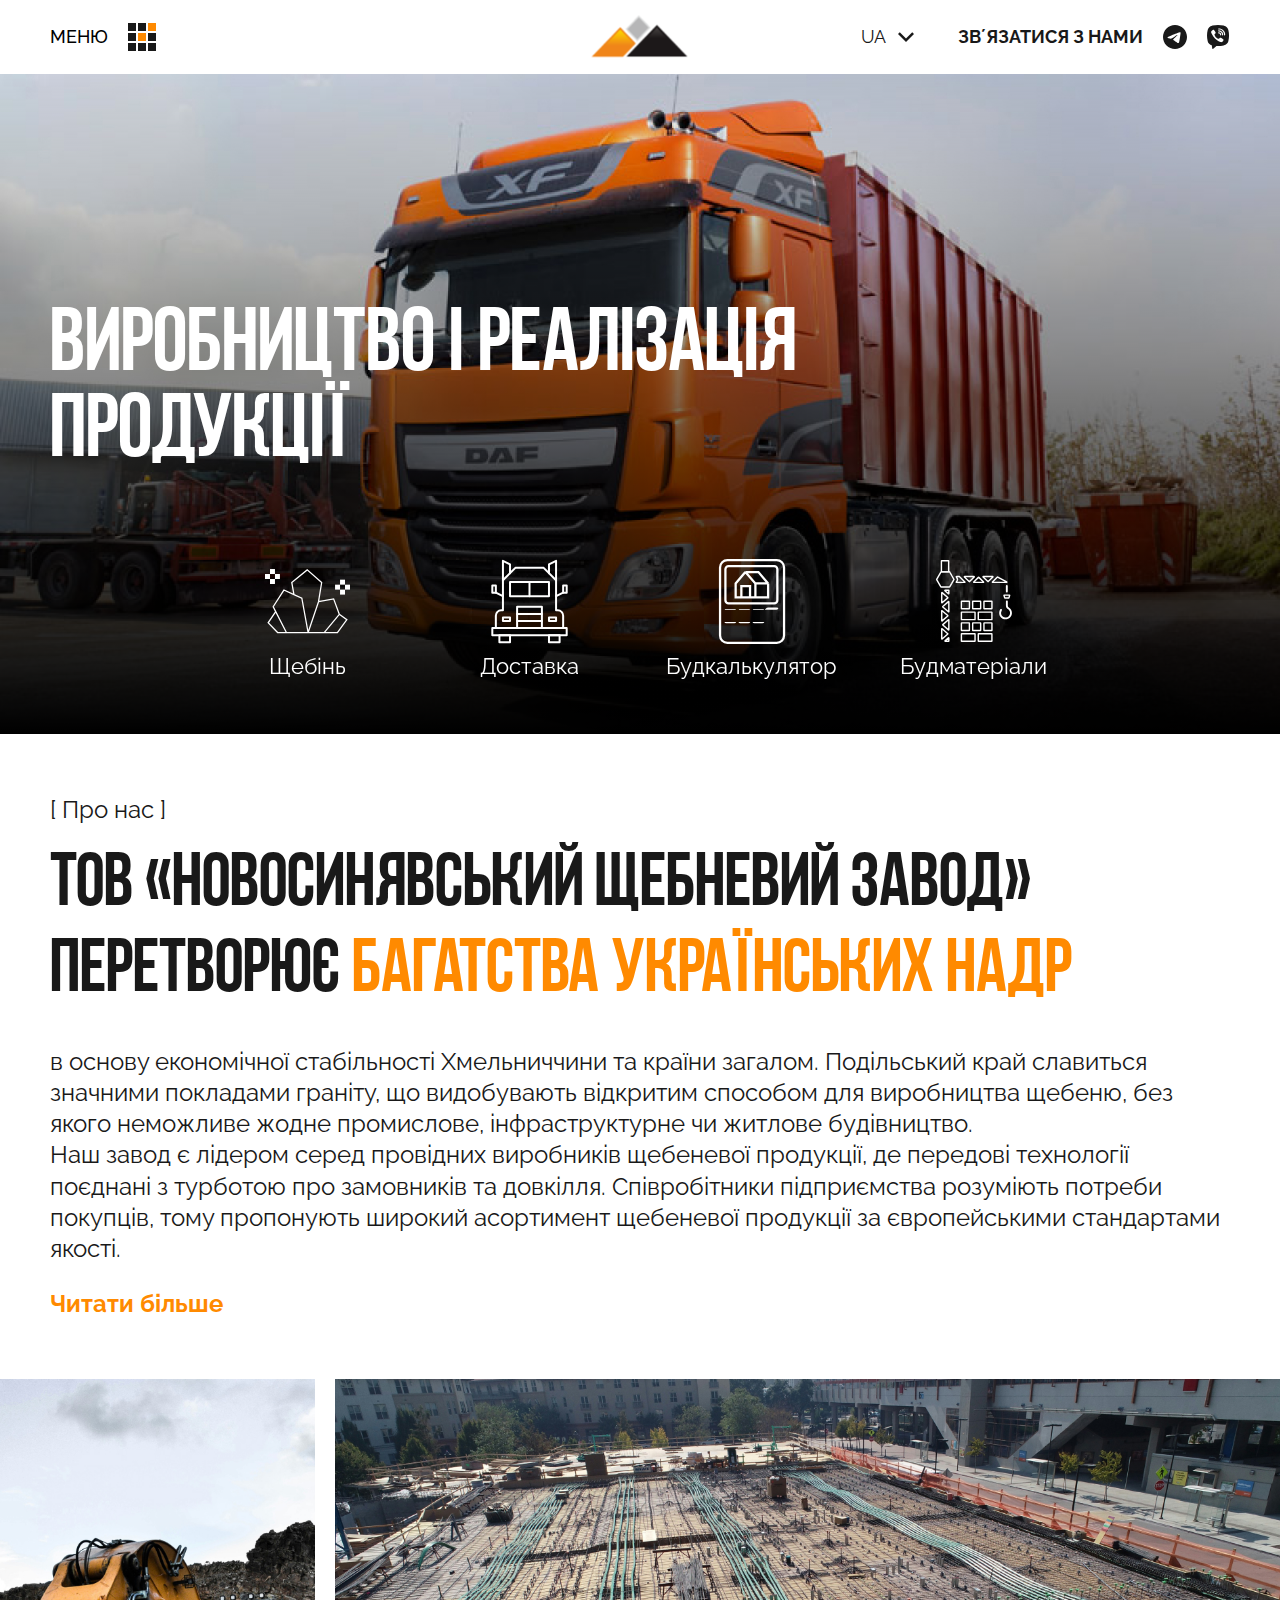
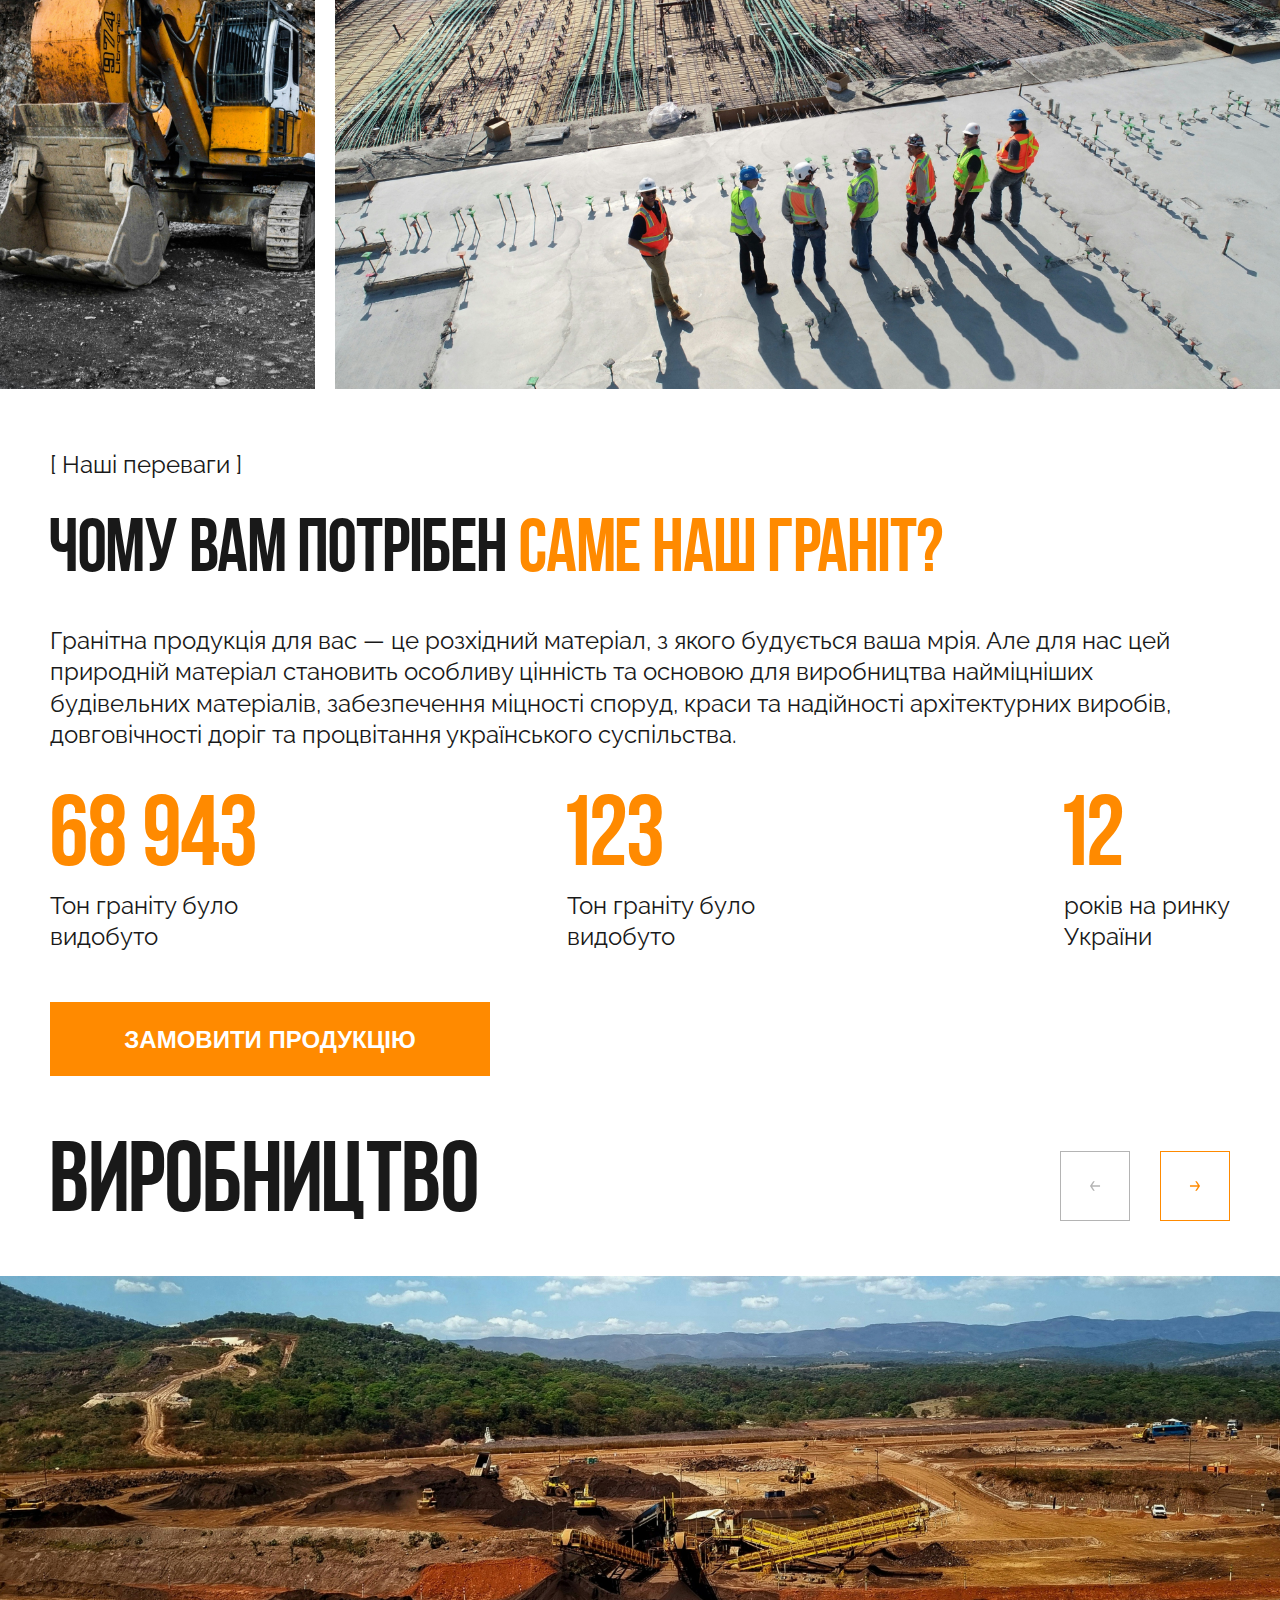
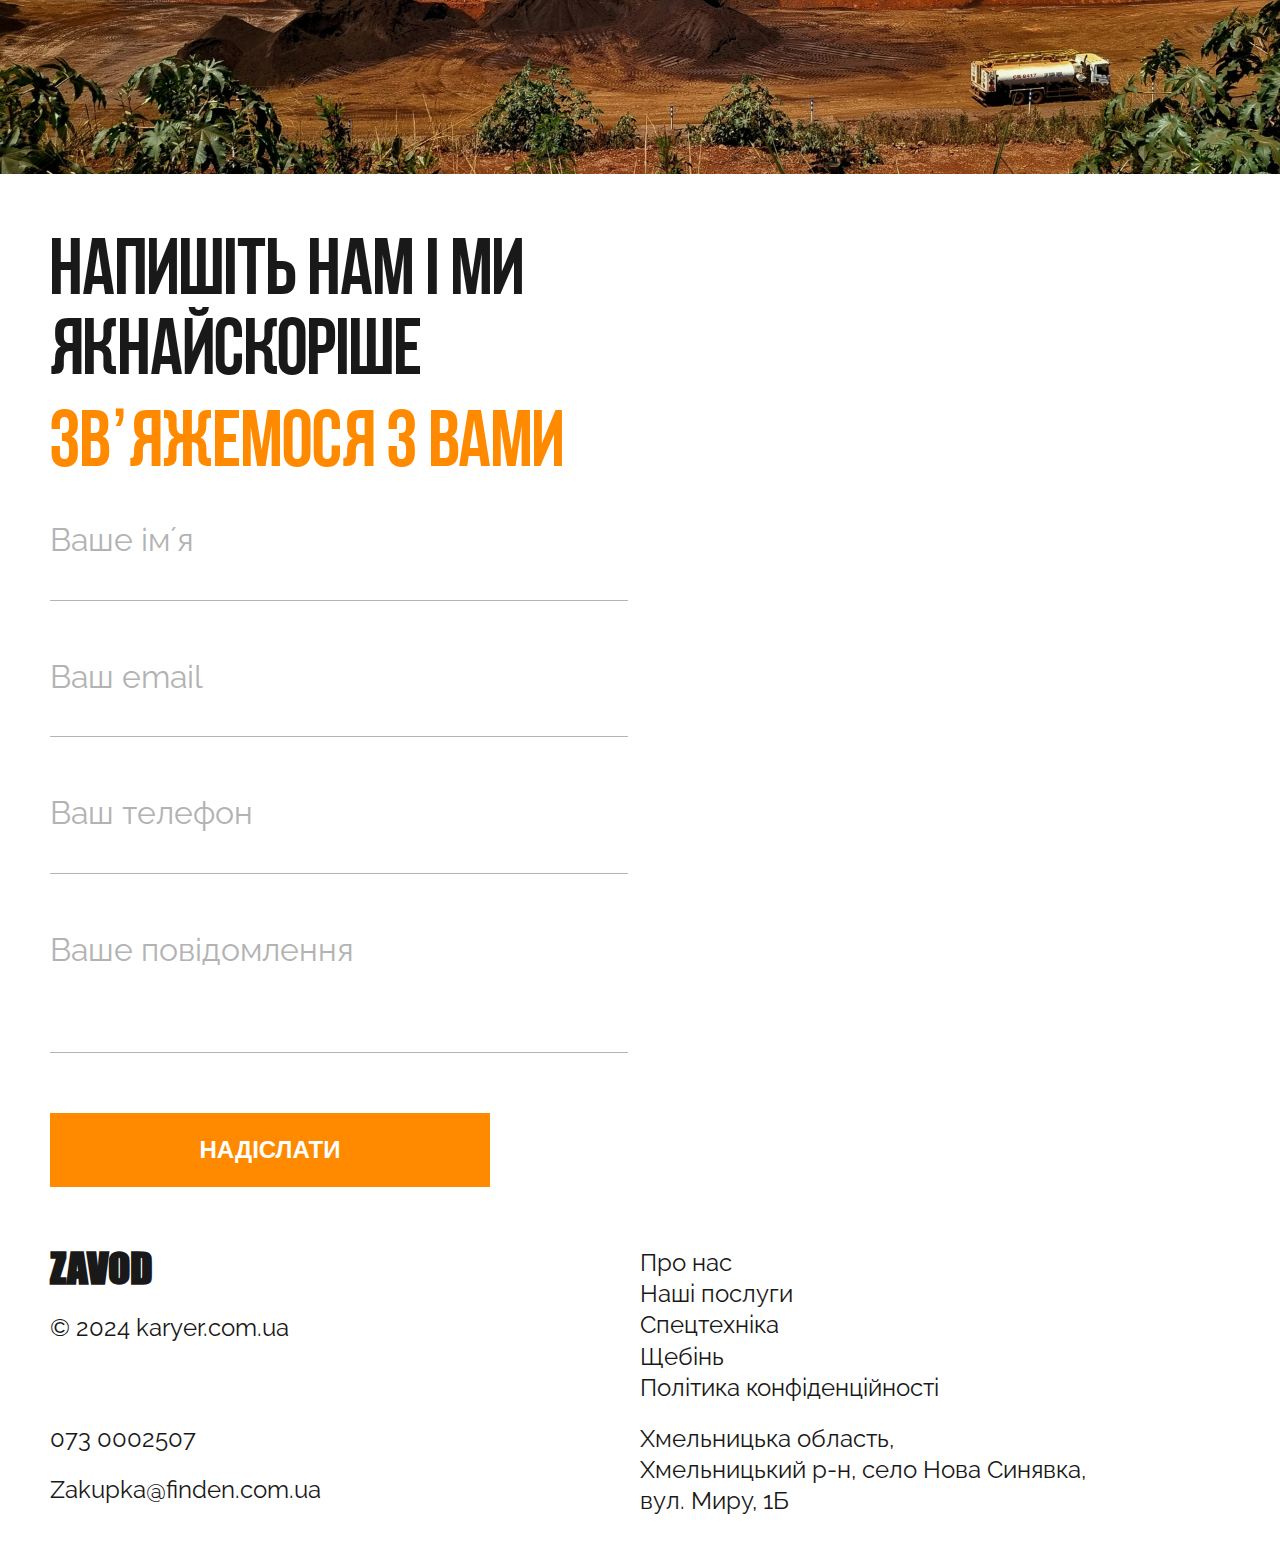
==== index.html @ d484a8fd "Optimized custom dots in m-slider" ====
<!DOCTYPE html>
<html>
<head lang="en">
    <title></title>
    <meta charset="utf-8">
    <meta name="keywords" content="">
    <meta name="description" content="">
    <meta name="format-detection" content="telephone=no">
    <meta name="viewport" content="width=device-width">
    <link type="text/css" rel="stylesheet" href="assets/css/slick.css">
    <link type="text/css" rel="stylesheet" href="assets/css/styles.css">
    <link type="text/css" rel="stylesheet" href="assets/fonts/fonts.css">
</head>
<body>
<div class="wrap">
    <header>
        <div class="header__inner-wrap">
            <div class="header__menu-block open-block">
                <button>
                    <span>Меню</span>
                    <img src="assets/images/menu.svg" alt="menu"/>
                </button>
            </div>
            <div class="header__menu-block close-block">
                <button>
                    <img src="assets/images/close.svg" alt="menu"/>
                    <span>Закрити</span>
                </button>
            </div>
            <a href="index.html" class="header__logo">
                <img src="assets/images/logo.png" alt="logo"/>
            </a>
            <div class="header__info-block">
                <div class="lang-dropdown">
                    <div class="lang-dropdown__main">
                        <span class="lang-dropdown__selected">UA</span>
                        <img src="assets/images/arrow_up.svg" alt="arrow_up"/>
                    </div>
                    <ul class="lang-dropdown__options">
                        <li><a href="#">UA</a></li>
                        <li><a href="#">EN</a></li>
                    </ul>
                </div>
                <div class="social-block">
                    <span>Звʼязатися з нами</span>
                    <a href="#"><img src="assets/images/telegram.svg" alt="telegram"/></a>
                    <a href="#"><img src="assets/images/viber.svg" alt="viber"/></a>
                </div>
            </div>
            <div class="header__menu">
                <div class="header__menu-wrap">
                    <ul class="header__main-list">
                        <li>
                            <a href="production.html" class="header__submenu-link">продукція</a>
                            <div class="header__submenu">
                                <ul>
                                    <li><a href="product.html">щебінь 0-40</a></li>
                                    <li><a href="product.html">щебінь 0-40 1 сорт </a></li>
                                    <li><a href="product.html">щебінь 0-70</a></li>
                                    <li><a href="product.html">щебінь 0-5</a></li>
                                </ul>
                                <ul>
                                    <li><a href="product.html">щебінь 5-10</a></li>
                                    <li><a href="product.html">щебінь 10-20</a></li>
                                    <li><a href="product.html">щебінь 20-40</a></li>
                                    <li><a href="product.html">щебінь 40-70</a></li>
                                </ul>
                                <ul>
                                    <li><a href="product.html">щебінь 5-40</a></li>
                                    <li><a href="product.html">щебінь 40-100</a></li>
                                    <li><a href="product.html">щебінь 3-5</a></li>
                                </ul>
                            </div>
                        </li>
                        <li><a href="#">Спецтехніка</a></li>
                        <li><a href="#">Самоскиди</a></li>
                        <li><a href="#">Карʼєри</a></li>
                        <li><a href="#">Про нас</a></li>
                        <li><a href="#">Сертифікація </a></li>
                        <li><a href="#">Наші роботи</a></li>
                        <li><a href="#">Виробництво</a></li>
                        <li><a href="#">Контакти</a></li>
                    </ul>
                    <div class="header__menu-contact-block">
                        <div class="social-block">
                            <span>Звʼязатися з нами</span>
                            <a href="tel:+380730002507" class="header__phone">073 0002507</a>
                            <a href="#"><img src="assets/images/telegram.svg" alt="telegram"/></a>
                            <a href="#"><img src="assets/images/viber.svg" alt="viber"/></a>
                        </div>
                        <a href="mailto:zakupka@finden.com.ua" class="header__mail">Zakupka@finden.com.ua</a>
                        <p class="header__address">Хмельницька область, Хмельницький р-н,<br/>село Нова Синявка, вул.
                            Миру, 1Б</p>
                    </div>
                </div>
                <div class="header__img-wrap"></div>
            </div>
        </div>
    </header>
    <main>
        <section>
            <div class="hero-slider-wrap">
                <div class="hero-slider">
                    <div class="hero-slider__item">
                        <h2>Виробництво і реалізація продукції</h2>
                        <img src="assets/images/main-hero.jpg" alt="slide"/>
                    </div>
                    <div class="hero-slider__item">
                        <h2>Виробництво і реалізація продукції</h2>
                        <img src="assets/images/main-hero.jpg" alt="slide"/>
                    </div>
                    <div class="hero-slider__item">
                        <h2>Виробництво і реалізація продукції</h2>
                        <img src="assets/images/main-hero.jpg" alt="slide"/>
                    </div>
                </div>
                <div class="hero-slider__links">
                    <a href="#" class="hero-slider__link-wrap hero-slider__link1">
                        <div></div>
                        <span>Щебінь</span>
                    </a>
                    <a href="#" class="hero-slider__link-wrap hero-slider__link2">
                        <div></div>
                        <span>Доставка</span>
                    </a>
                    <a href="#" class="hero-slider__link-wrap hero-slider__link3">
                        <div></div>
                        <span>Будкалькулятор</span>
                    </a>
                    <a href="#" class="hero-slider__link-wrap hero-slider__link4">
                        <div></div>
                        <span>Будматеріали</span>
                    </a>
                </div>
            </div>
        </section>
        <section>
            <div class="about">
                <div>
                    <p class="block-naming">[ Про нас ]</p>
                </div>
                <div>
                    <div class="about__title-block">
                        <h2>ТОВ «Новосинявський щебневий завод» перетворює <span>багатства українських надр</span></h2>
                    </div>
                    <div class="about__text-block">
                        <p>в основу економічної стабільності Хмельниччини та країни загалом. Подільський край славиться
                            значними покладами граніту, що видобувають відкритим способом для виробництва щебеню, без
                            якого неможливе жодне промислове, інфраструктурне чи житлове будівництво.</p>
                        <p>Наш завод є лідером серед провідних виробників щебеневої продукції, де передові технології
                            поєднані з турботою про замовників та довкілля. Співробітники підприємства розуміють потреби
                            покупців, тому пропонують широкий асортимент щебеневої продукції за європейськими
                            стандартами якості.</p>
                    </div>
                    <a href="#">Читати більше</a>
                </div>
            </div>
            <div class="about-img-row">
                <div class="about-img-row__item">
                    <img src="assets/images/about_1.jpg" alt="about_us"/>
                </div>
                <div class="about-img-row__item">
                    <img src="assets/images/about_2.jpg" alt="about_us"/>
                </div>
            </div>
        </section>
        <section>
            <div class="advantages">
                <div>
                    <p class="block-naming">[ Наші переваги ]</p>
                </div>
                <div>
                    <div class="advantages__title-block">
                        <h2>Чому вам потрібен <span>саме наш граніт?</span></h2>
                    </div>
                    <div class="advantages__text-block">
                        <p>Гранітна продукція для вас — це розхідний матеріал, з якого будується ваша мрія. Але для нас цей природній матеріал становить особливу цінність та основою для виробництва найміцніших будівельних матеріалів, забезпечення міцності споруд, краси та надійності архітектурних виробів, довговічності доріг та процвітання українського суспільства.</p>
                    </div>
                    <div class="advantages__number-block">
                        <div class="advantages__number-column">
                            <span>68 943</span>
                            <p>Тон граніту було <br class="desktop-show"/>видобуто</p>
                        </div>
                        <div class="advantages__number-column">
                            <span>123</span>
                            <p>Тон граніту було <br class="desktop-show"/>видобуто</p>
                        </div>
                        <div class="advantages__number-column">
                            <span>12</span>
                            <p>років на ринку <br class="desktop-show"/>України</p>
                        </div>
                    </div>
                    <button class="btn">
                        <span>замовити продукцію</span>
                    </button>
                </div>
            </div>
        </section>
        <section>
            <div class="m-slider-wrap">
                <div class="m-slider__title-block">
                    <h2>Виробництво</h2>
                    <div class="m-slider__btn-group desktop-show">
                        <span class="prev-btn m-slider__prev-btn"></span>
                        <span class="next-btn m-slider__next-btn"></span>
                    </div>
                </div>
                <div class="m-slider">
                    <div class="m-slider__item">
                        <img src="assets/images/manufacturing.jpg" alt="">
                    </div>
                    <div class="m-slider__item">
                        <img src="assets/images/manufacturing.jpg" alt="">
                    </div>
                    <div class="m-slider__item">
                        <img src="assets/images/manufacturing.jpg" alt="">
                    </div>
                </div>
                <div class="m-slider__mobile-panel">
                    <div class="m-slider__btn-group mobile-show">
                        <span class="prev-btn m-slider__prev-btn"></span>
                        <span class="next-btn m-slider__next-btn"></span>
                    </div>
                    <div class="grey-line__wrap"></div>
                </div>
            </div>
        </section>
        <section>
            <div class="connect">
                <div class="form-wrap">
                    <h2>Напишіть нам і ми якнайскоріше <span>звʼяжемося з вами</span></h2>
                    <form class="contact-form">
                        <div class="contact-form__inner-wrap">
                            <label for="name">Ваше імʼя</label><input id="name" type="text"/>
                            <label for="email">Ваш email</label><input id="email" type="email"/>
                            <label for="phone">Ваш телефон</label><input id="phone" type="text"/>
                            <label for="message">Ваше повідомлення</label><textarea id="message"></textarea>
                        </div>
                        <button class="btn">
                            <span>Надіслати</span>
                        </button>
                    </form>
                </div>
                <div class="map-wrap">
                    <iframe src="https://www.google.com/maps/embed?pb=!1m18!1m12!1m3!1d41417.89531987458!2d27.66691177714473!3d49.54835282828046!2m3!1f0!2f0!3f0!3m2!1i1024!2i768!4f13.1!3m3!1m2!1s0x472d974c9209ed91%3A0xd2394f446d0ae8a6!2z0J3QvtCy0LDRjyDQodC40L3Rj9Cy0LrQsCwg0KXQvNC10LvRjNC90LjRhtC60LDRjyDQvtCx0LvQsNGB0YLRjCwgMzE0MzM!5e0!3m2!1sru!2sua!4v1719260106937!5m2!1sru!2sua" loading="lazy" referrerpolicy="no-referrer-when-downgrade"></iframe>
                </div>
            </div>
        </section>
    </main>
    <footer class="footer">
        <div class="footer__title-block">
            <h3>Zavod</h3>
            <p>© 2024 karyer.com.ua</p>
        </div>
        <div class="social-block">
            <span>Звʼязатися з нами</span>
            <a href="#"><img src="assets/images/telegram_footer.svg" alt="telegram"/></a>
            <a href="#"><img src="assets/images/viber_footer.svg" alt="viber"/></a>
        </div>
        <div class="footer__page-links">
            <a href="#">Про нас</a>
            <a href="#">Наші послуги</a>
            <a href="#">Спецтехніка</a>
            <a href="#">Щебінь</a>
            <a href="#">Політика конфіденційності</a>
        </div>
        <div class="footer__mail-block">
            <a href="tel:+380730002507">073 0002507</a>
            <a href="mailto:zakupka@finden.com.ua">Zakupka@finden.com.ua</a>
        </div>
        <div class="footer__address-block">
            <p>Хмельницька область, <br class="desktop-show"/>Хмельницький<br class="mobile-show"/> р-н, село Нова <br
                    class="desktop-show tablet-hide"/>Синявка, <br class="tablet-show"/>вул. Миру, 1Б</p>
        </div>
        <div class="footer__logo-block">
            <a href="index.html"><img src="assets/images/logo.png" alt="logo"/></a>
            <p>&copy; 2024</p>
        </div>
    </footer>
</div>
<script src="assets/js/jquery-3.7.1.min.js"></script>
<script src="assets/js/slick.min.js"></script>
<script type="text/javascript" src="assets/js/script.js"></script>
</body>
</html>
---- assets/css/styles.css ----
body {
    font: normal 24px 'Raleway', sans-serif;
    background: #ffffff;
    color: #191919;
}

.wrap {
    margin: 0 auto;
    max-width: 1920px;
    padding: 0 50px;
}

* {
    outline: none;
    box-sizing: border-box;
}

body, html, p, h1, h2, h3, h4, h5, menu, nav, ul, ul li, ol, dl, dt, dd {
    margin: 0;
    padding: 0;
}

p, span, a {
    line-height: 1.3em;
}

menu, nav, ul, ul li, ol, dl, dt, dd {
    list-style: none;
}

a, a:visited, a:active, a:link {
    color: #939393;
    text-decoration: none;
}

a:hover {
    color: #191919;
    text-decoration: none;
}

:focus {
    outline: none !important;
}

a img {
    display: block;
    border: none;
}

form, menu, iframe {
    display: block;
    margin: 0;
    padding: 0;
    border: none;
}

h2 {
    font-family: 'AABebasNeue', sans-serif;
    font-size: 100px;
    line-height: 1em;
    font-weight: 400;
}

h2 span {
    color: #FF8A00;
}

.btn {
    display: flex;
    justify-content: center;
    align-items: center;
    width: 440px;
    height: 74px;
    border: none;
    padding: 0;
    background: #FF8A00;
    cursor: pointer;
    color: #ffffff;
    text-transform: uppercase;
    font-weight: 700;
    font-size: 24px;
}

.btn:hover {
    color: #ffffff;
}

.btn span {
    color: #ffffff;
    font-size: 24px;
    line-height: 1.4em;
    font-weight: 700;
    text-transform: uppercase;
}

.prev-btn, .next-btn {
    display: block;
    position: relative;
    width: 70px;
    height: 70px;
    cursor: pointer;
}

.prev-btn {
    border: 1px solid #B4B4B4;
}

.next-btn {
    border: 1px solid #FF8A00;
}

.prev-btn:before, .next-btn:before {
    content: '';
    position: absolute;
    left: 50%;
    top: 50%;
    width: 12px;
    height: 10px;
    transform: translate(-50%, -50%);
}

.prev-btn:before {
    background: url('../images/prev_arr.svg') no-repeat left top;
}

.next-btn:before {
    background: url('../images/next_arr.svg') no-repeat left top;
}

.mobile-show, .tablet-show {
    display: none;
}

@media screen and (max-width: 960px) {
    .desktop-show, .tablet-show {
        display: none;
    }

    .mobile-show {
        display: block;
    }

    .btn {
        width: 100%;
        height: 68px;
        font-size: 20px;
    }

    .btn span {
        font-size: 20px;
    }
}

/*header*/

.header__inner-wrap {
    display: flex;
    justify-content: space-between;
    align-items: center;
    position: relative;
    height: 74px;
}

.header__menu-block button {
    display: flex;
    align-items: center;
    column-gap: 20px;
    font-size: 18px;
    padding: 0;
    background: none;
    border: none;
    cursor: pointer;
}

.header__menu-block button span {
    font-family: 'Raleway', sans-serif;
    font-weight: 500;
    line-height: 1.2em;
    text-transform: uppercase;
}

.close-block.show {
    display: flex;
}

.close-block, .open-block.hide {
    display: none;
}

.header__logo {
    position: absolute;
    left: 50%;
    top: 50%;
    transform: translate(-50%, -50%);
}

.header__info-block {
    display: flex;
    align-items: center;
    column-gap: 40px;
}

.lang-dropdown {
    position: relative;
    cursor: pointer;
}

.lang-dropdown__main {
    display: flex;
    align-items: center;
    column-gap: 8px;
}

.lang-dropdown__selected {
    font-size: 18px;
    line-height: 1.2em;
}

.lang-dropdown__options {
    display: none;
    position: absolute;
    right: 0;
    top: 110%;
    width: 100%;
    background: #ffffff;
    border: 2px solid #FF8A00;
    z-index: 60;
}

.lang-dropdown__options a {
    display: block;
    padding: 4px 2px;
    font-size: 18px;
    line-height: 1.2em;
    color: #191919;
    text-transform: capitalize;
}

.lang-dropdown__options a:hover {
    color: #FF8A00;
}

.rotated-arr {
    transform: rotate(180deg);
}

.social-block {
    display: flex;
    column-gap: 20px;
    align-items: center;
}

.social-block span {
    font-size: 18px;
    font-weight: 700;
    line-height: 1.2em;
    text-transform: uppercase;
}

.header__menu {
    display: none;
    z-index: 2;
    background: #ffffff;
}

.header__menu.active {
    display: grid;
    grid-template-columns: 1fr 1fr;
    position: absolute;
    left: -50px;
    top: 100%;
    min-width: calc(100% + 100px);
    z-index: 50;
}

.header__menu-wrap {
    padding-top: 55px;
    padding-left: 50px;
}

.header__main-list {
    padding-bottom: 64px;
}

.header__main-list > li > a {
    font-family: 'AABebasNeue', sans-serif;
    font-size: 60px;
    line-height: 1em;
    margin-bottom: 4px;
}

.header__submenu {
    display: grid;
    padding-bottom: 34px;
    grid-template-columns: repeat(auto-fit, minmax(150px, 1fr));
    row-gap: 10px;
}

.header__submenu a {
    position: relative;
    font-family: 'Raleway', sans-serif;
    font-size: 16px;
    line-height: 1.2em;
    color: #191919;
    margin-bottom: 6px;
    transition: all 300ms linear;
    padding-left: 0;
}

.header__submenu a:before, .header__submenu a:after {
    content: "";
    position: absolute;
    background: #191919;
    transition: all 300ms linear;
    opacity: 0;
}

.header__submenu a:before {
    width: 13px;
    height: 1px;
    left: 2px;
    top: 8px;
}

.header__submenu a:after {
    width: 1px;
    height: 13px;
    left: 8px;
    top: 2px;
}

.header__submenu a:hover {
    color: #FF8A00;
    padding-left: 24px;
}

.header__submenu a:hover:before, .header__submenu a:hover:after {
    opacity: 1;
    background: #FF8A00;
}

.header__menu-contact-block {
    display: flex;
    justify-content: space-between;
    align-items: flex-start;
    padding-bottom: 35px;
}

.header__menu-contact-block a {
    color: #191919;
    font-size: 16px;
    line-height: 1.2em;
}

.header__menu-contact-block p {
    font-size: 14px;
    line-height: 1.2em;
    padding-right: 10px;
}

.header__menu .social-block span {
    display: none;
}

.header__img-wrap {
    position: relative;
    overflow: hidden;
}

.header__img-wrap:before, .header__img-wrap:after {
    content: "";
    position: absolute;
    z-index: 10;
    left: 0;
    width: 100%;
    height: 35%;
}

.header__img-wrap:before {
    top: 0;
    background: linear-gradient(to bottom, rgba(0, 0, 0, 255), rgba(0, 0, 0, 0));
}

.header__img-wrap:after {
    bottom: 0;
    background: linear-gradient(to bottom, rgba(0, 0, 0, 0), rgba(0, 0, 0, 255));
}

.header__img-wrap {
    background: url('../images/menu-img.jpg') no-repeat center center;
    background-size: cover;
}

.header__img-wrap img {
    /* display: block;
     width: 100%;
     height: 100%;
     object-fit: cover;
     object-position: center;*/
}

@media screen and (max-width: 1450px) {
    .header__main-list {
        padding-bottom: 35px;
    }

    .header__menu-contact-block {
        flex-direction: column;
        row-gap: 15px;
    }
}

@media screen and (max-width: 960px) {
    .header__menu-block button span, .header__info-block, .header__img-wrap, .header__phone, .header__mail, .header__address {
        display: none;
    }

    .wrap {
        padding: 0 16px;
    }

    .header__menu-block {
        order: 2;
    }

    .header__logo {
        left: 0;
        transform: translate(0, -50%);
    }

    .header__logo img {
        width: 54px;
        height: 24px;
    }

    .header__inner-wrap {
        height: 64px;
        justify-content: flex-end;
    }

    .header__menu.active {
        left: -16px;
        min-width: calc(100% + 32px);
        grid-template-columns: 1fr;
    }

    .header__menu-wrap {
        padding-top: 22px;
        padding-left: 16px;
    }

    .header__main-list {
        padding-bottom: 64px;
    }

    .header__main-list > li > a {
        font-size: 42px;
    }

    .header__submenu-link {
        margin-bottom: 20px;
    }

    .header__submenu {
        padding-left: 32px;
        padding-bottom: 14px;
        grid-template-columns: 1fr;
        row-gap: 0;
    }

    .header__menu-contact-block {
        flex-direction: row;
        row-gap: 0;
    }

    .header__menu .social-block span {
        display: block;
    }
}

/*hero slider section */

.hero-slider-wrap {
    position: relative;
    margin-left: -50px;
    margin-right: -50px;
}

.hero-slider__item {
    position: relative;
}

.hero-slider__item:before {
    content: "";
    position: absolute;
    z-index: 10;
    left: 0;
    width: 100%;
    height: 100%;
    bottom: 0;
    background: linear-gradient(to bottom, rgba(0, 0, 0, 0), rgba(0, 0, 0, 255));
}

.hero-slider__item img {
    width: 100%;
}

.hero-slider__item h2 {
    position: absolute;
    left: 50px;
   /* top: 50%;*/
    top: 48%;
    transform: translate(0, -50%);
    width: 1216px;
    font-family: 'AABebasNeue', sans-serif;
    font-size: 140px;
    font-weight: 400;
   /* line-height: 0.9em;*/
    line-height: 0.96em;
    color: #ffffff;
    z-index: 15;
}

.hero-slider__links {
    position: absolute;
    left: 0;
    bottom: 18%;
    width: 100%;
    display: flex;
    justify-content: center;
    z-index: 15;
}

.hero-slider__links a {
    display: flex;
    flex-direction: column;
    align-items: center;
    width: 190px;
    height: 122px;
    margin: 0 16px;
    row-gap: 8px;
    color: #ffffff;
}

.hero-slider__links a:hover {
    color: #ffffff;
}

.hero-slider__link-wrap div {
    width: 100%;
    height: 85px;
    background-size: contain;
    background-position: center;
    background-repeat: no-repeat;
}

.hero-slider__link1 div {
    background-image: url('../images/rubble.svg');
}

.hero-slider__link1:hover div {
    background-image: url('../images/rubble_hover.svg');
}

.hero-slider__link2 div {
    background-image: url('../images/shipping.svg');
}

.hero-slider__link2:hover div {
    background-image: url('../images/shipping_hover.svg');
}

.hero-slider__link3 div {
    background-image: url('../images/calculator.svg');
}

.hero-slider__link3:hover div {
    background-image: url('../images/calculator_hover.svg');
}

.hero-slider__link4 div {
    background-image: url('../images/construction.svg');
}

.hero-slider__link4:hover div {
    background-image: url('../images/construction_hover.svg');
}

@media screen and (max-width: 1480px) {
    .hero-slider__item h2 {
        font-size: 90px;
        width: 900px;
    }

    .hero-slider__links {
        bottom: 8%;
    }

    .hero-slider__links a span {
        font-size: 22px;
    }
}

@media screen and (max-width: 960px) {
    .hero-slider-wrap {
        margin-left: -16px;
        margin-right: -16px;
    }

    .hero-slider-wrap:before {
        height: 40%;
    }

    .hero-slider__item h2 {
        width: 320px;
        font-size: 72px;
        left: 16px;
        top: auto;
        bottom: 22.26%;
        transform: translate(0, 0);
    }

    .hero-slider__link-wrap div {
        height: 54px;
    }

    .hero-slider__links {
        bottom: 6.4%;
    }

    .hero-slider__links a {
        width: 82px;
        height: 74px;
        margin: 0 8px;
    }

    .hero-slider__links a span {
        font-size: 12px;
    }

    .hero-slider__item img {
        height: calc(100vh - 64px);
        object-fit: cover;
        object-position: center;
    }
}

/*about*/

.about {
    display: grid;
    grid-template-columns: 1fr 3fr;
    padding-top: 260px;
    padding-bottom: 100px;
}

.about__title-block {
    width: 1214px;
    margin-bottom: 20px;
}

.about__text-block {
    width: 1002px;
    margin-bottom: 60px;
}

.about a {
    color: #FF8A00;
    font-weight: 600;
}

.about-img-row {
    display: grid;
    grid-template-columns: 1fr 3fr;
    grid-column-gap: 20px;
    margin-left: -50px;
    margin-right: -50px;
}

.about-img-row img {
    width: 100%;
    height: 100%;
    object-fit: cover;
    object-position: center;
}

@media screen and (max-width: 1450px) {
    .about {
        grid-template-columns: 1fr;
        padding-top: 60px;
        padding-bottom: 60px;
    }

    .about h2 {
        font-size: 75px;
    }

    .about .block-naming {
        padding-bottom: 24px;
    }

    .about__title-block {
        width: 100%;
        margin-bottom: 24px;
    }

    .about__text-block {
        width: 100%;
        margin-bottom: 24px;
    }

}

@media screen and (max-width: 960px) {
    .about {
        padding-top: 140px;
        padding-bottom: 40px;
    }

    .about p {
        font-size: 16px;
    }

    .about .block-naming {
        padding-left: 32px;
    }

    .about h2 {
        font-size: 36px;
    }

    .about__text-block {
        padding-left: 32px;
        margin-bottom: 16px;
    }

    .about a {
        font-size: 18px;
        padding-left: 32px;
    }

    .about-img-row {
        grid-template-columns: 1fr 1.4fr;
        margin-left: 0;
        margin-right: 0;
        column-gap: 8px;
    }
}

/*advantages*/

.advantages {
    display: grid;
    grid-template-columns: 1fr 3fr;
    padding-top: 260px;
    padding-bottom: 260px;
}

.advantages h2 {
    margin-bottom: 40px;
}

.advantages__text-block {
    margin-bottom: 80px;
    width: 1126px;
}

.advantages__number-block {
    display: flex;
    justify-content: space-between;
    width: 1146px;
    margin-bottom: 80px;
}

.advantages__number-column {
    display: flex;
    flex-direction: column;
}

.advantages__number-column span {
    font-family: 'AABebasNeue', sans-serif;
    font-size: 160px;
    line-height: 1em;
    color: #FF8A00;
}

@media screen and (max-width: 1450px) {
    .advantages {
        grid-template-columns: 1fr;
        padding-top: 60px;
        padding-bottom: 60px;
    }

    .advantages h2 {
        font-size: 75px;
        margin-bottom: 24px;
    }

    .advantages .block-naming {
        padding-bottom: 24px;
    }

    .advantages__text-block {
        width: 100%;
        margin-bottom: 40px;
    }

    .advantages__number-block {
        width: 100%;
        margin-bottom: 50px;
    }

    .advantages__number-block span {
        font-size: 100px;
    }
}

@media screen and (max-width: 960px) {
    .advantages {
        grid-template-columns: 1fr;
        padding-top: 140px;
        padding-bottom: 140px;
    }

    .advantages .block-naming {
        padding-left: 32px;
    }

    .advantages h2 {
        width: 240px;
        font-size: 36px;
        margin-bottom: 12px;
    }

    .advantages p {
        font-size: 16px;
    }

    .advantages__text-block {
        padding-left: 32px;
    }

    .advantages__number-block {
        flex-direction: column;
        row-gap: 24px;
        margin-bottom: 60px;
        padding-left: 32px;
    }

    .advantages__number-column span {
        font-size: 72px;
    }

    .advantages .btn span {
        font-size: 20px;
    }
}

/* manufacturing slider*/

.m-slider-wrap {
    padding-bottom: 260px;
}

.m-slider {
    margin-left: -50px;
    margin-right: -50px;
}

.m-slider__title-block {
    display: flex;
    justify-content: space-between;
    align-items: center;
    margin-bottom: 40px;
}

.m-slider__btn-group {
    display: flex;
    column-gap: 30px;
}

.m-slider__item img {
    width: 100%;
}

.mobile-show {
    display: none;
}

.grey-line__wrap {
    display: none;
}

@media screen and (max-width: 1450px) {
    .m-slider-wrap {
        padding-bottom: 60px;
    }
}

@media screen and (max-width: 960px) {
    .m-slider-wrap {
        padding-bottom: 140px;
    }

    .m-slider-wrap h2 {
        font-size: 36px;
    }

    .m-slider__title-block {
        margin-bottom: 20px;
    }

    .desktop-show {
        display: none;
    }

    .mobile-show {
        display: flex;
    }

    .m-slider {
        margin-left: 0;
        margin-right: 0;
    }

    .m-slider__item img {
        height: 444px;
        object-fit: cover;
        object-position: center;
    }

    .m-slider__mobile-panel {
        padding-top: 20px;
        padding-left: 32px;
    }

    .m-slider__btn-group {
        column-gap: 6px;
    }

    .m-slider-wrap .prev-btn, .m-slider-wrap .next-btn {
        width: 36px;
        height: 36px;
    }

    .m-slider__mobile-panel {
        display: flex;
        column-gap: 12px;
        align-items: center;
    }

    .grey-line__wrap {
        display: block;
    }

    .grey-line__wrap {
        width: 100%;
    }

    .grey-line__wrap ul {
        display: flex;
        align-items: center;
        width: 100%;
    }

    .grey-line__wrap ul li {
        width: 100%;
        height: 1px;
        background-color: #B4B4B4;
    }

    .grey-line__wrap ul li.slick-active {
        background-color: #000000;
    }

    .grey-line__wrap ul li button{
        display: none;
    }
}

/* connect (form and map section) */

.connect {
    display: grid;
    grid-template-columns: 1fr 1fr;
    column-gap: 24px;
    padding-bottom: 200px;
}

.connect h2 {
    font-size: 80px;
    margin-bottom: 80px;
}

.form-wrap label, .form-wrap input, .form-wrap textarea {
    display: block;
    font-size: 32px;
    line-height: 1.4em;
    color: #B3B3B3;
    padding: 0;
}

.form-wrap input, .form-wrap textarea {
    width: 100%;
    border: none;
    border-bottom: 1px solid #B4B4B4;
    background: #ffffff;
}

.form-wrap input {
    margin-bottom: 54px;
    height: 38px;
}

/*.form-wrap input:-internal-autofill-selected {
    background: #ffffff !important;
    color: #B3B3B3 !important;
}*/

.form-wrap textarea {
    margin-bottom: 60px;
    resize: none;
    height: 80px;
}

.map-wrap iframe {
    width: 100%;
    height: 100%;
}

@media screen and (max-width: 1450px) {
    .connect h2 {
        margin-bottom: 20px;
    }

    .connect {
        padding-bottom: 60px;
    }
}

@media screen and (max-width: 960px) {

    .connect {
        grid-template-columns: 1fr;
        column-gap: 0;
        row-gap: 80px;
        padding-bottom: 140px;
    }

    .connect h2 {
        font-size: 36px;
        margin-bottom: 24px;
        max-width: 300px;
    }

    .form-wrap label, .form-wrap input, .form-wrap textarea {
        font-size: 16px;
    }

    .form-wrap input {
        height: 28px;
        margin-bottom: 16px;
    }

    .form-wrap textarea {
        height: 60px;
    }

    .map-wrap iframe {
        height: 220px;
    }
}

/*footer*/

.footer {
    display: grid;
    grid-template-columns: repeat(4, 1fr);
    padding-bottom: 150px;
}

.footer p, .footer a {
    font-size: 24px;
    color: #191919;
}

.footer h3 {
    font-family: 'Impact', sans-serif;
    font-size: 41px;
    line-height: 1.01em;
    text-transform: uppercase;
    margin-bottom: 24px;
}

.footer__page-links, .footer__mail-block {
    display: flex;
    flex-direction: column;
}

.footer__mail-block {
    row-gap: 20px;
}

.footer .social-block, .footer__logo-block {
    display: none;
}

@media screen and (max-width: 1450px) {
    .footer {
        grid-template-columns: repeat(2, 1fr);
        row-gap: 20px;
        padding-bottom: 40px;
    }

    .tablet-hide {
        display: none;
    }

    .tablet-show {
        display: block;
    }
}

@media screen and (max-width: 960px) {
    .footer {
        grid-template-columns: 1fr;
        padding-bottom: 20px;
        row-gap: 0;
    }

    .footer a, .footer p {
        font-size: 14px;
    }

    .footer__title-block {
        display: none;
    }

    .footer .social-block {
        display: flex;
        flex-wrap: wrap;
        column-gap: 12px;
        margin-bottom: 12px;
        order: 0;
    }

    .footer .social-block span {
        width: 100%;
        margin-bottom: 20px;
    }

    .footer__mail-block {
        order: 1;
        row-gap: 0;
        margin-bottom: 12px;
    }

    .footer__address-block {
        order: 2;
        margin-bottom: 24px;
    }

    .footer__page-links {
        order: 3;
        padding-left: 48px;
        margin-bottom: 32px;
    }

    .footer__mail-block a:first-of-type {
        font-size: 16px;
        margin-bottom: 12px;
    }

    .footer__mail-block a:nth-of-type(2) {
        font-weight: 600;
    }

    .footer__logo-block {
        display: flex;
        justify-content: space-between;
        align-items: center;
        order: 4;
    }

    .footer__logo-block img {
        width: 54px;
        height: 24px;
    }
}

/* production page */

.production-hero {
    position: relative;
    margin-left: -50px;
    margin-right: -50px;
}

.production-hero img {
    display: block;
    width: 100%;
    max-height: 916px;
   /* height: calc(100vh - 74px);*/
    object-fit: cover;
}

.production-hero h2 {
    position: absolute;
    left: 50px;
    bottom: 9%;
    font-size: 180px;
    color: #ffffff;
}

@media screen and (max-width: 1450px) {
    .production-hero h2 {
        font-size: 100px;
    }
}

@media screen and (max-width: 960px) {
    .production-hero {
        margin-left: -16px;
        margin-right: -16px;
    }

    .production-hero img {
        height: calc(100vh - 64px);
    }

    .production-hero h2 {
        font-size: 72px;
        left: 16px;
        width: 320px;
    }
}

/* price-block */

.price-block {
    padding-top: 260px;
    padding-bottom: 260px;
}

.price-block__warning-wrap {
    display: grid;
    grid-template-columns: 1fr 2fr;
    column-gap: 20px;
    margin-bottom: 60px;
}

.product-grid {
    display: grid;
    grid-template-columns: 1fr 1fr 1fr;
    column-gap: 20px;
    row-gap: 60px;
}

.product-item__inner-wrap {
    display: flex;
    flex-direction: column;
    height: 100%;
}

.product-item__frame {
    border: 1px solid #FF8A00;
    background: #ffffff;
    padding: 118px 32px;
    margin-bottom: 28px;
}

.product-item img {
    display: block;
    width: 100%;
    height: 100%;
    object-fit: cover;
}

/* aspect ratio for production page grid images!*/
.price-block .product-item__img-wrap {
    overflow: hidden;
    aspect-ratio: 529/278;
}

.product-item .btn {
    width: 100%;
    font-weight: 600;
    margin-top: auto;
}

.product-item h3 {
    color: #000000;
    font-size: 28px;
    font-weight: 700;
    margin-bottom: 10px;
}

.product-item__price {
    font-size: 42px;
    font-weight: 700;
    color: #FF8A00;
    margin-bottom: 40px;
}

@media screen and (max-width: 1450px) {

    .product-grid {
        grid-template-columns: 1fr 1fr;
    }

    .price-block__warning-wrap {
        grid-template-columns: 1fr;
        row-gap: 24px;
    }

    .price-block {
        padding-top: 100px;
        padding-bottom: 100px;
    }

    .product-item__frame {
        padding-top: 90px;
        padding-bottom: 90px;
    }
}

@media screen and (max-width: 960px) {
    .price-block p {
        font-size: 16px;
    }

    .price-block__warning-wrap {
        row-gap: 0;
        margin-bottom: 50px;
    }

    .price-block__warning {
        padding-left: 32px;
    }

    .product-grid {
        grid-template-columns: 1fr;
    }

    .price-block .block-naming {
        padding-left: 32px;
        margin-bottom: 24px;
    }

    .product-item p {
        font-size: 20px;
    }

    .product-item h3 {
        font-size: 20px;
    }

    .product-item__frame {
        padding: 10px;
    }
}

/* FAQ-block*/

.FAQ-block {
    padding-bottom: 200px;
}

.FAQ-block .block-naming {
    margin-bottom: 60px;
}

.FAQ__item {
    border-top: 1px solid #FF8A00;
    padding: 60px 30px 60px 0;
}

.FAQ__item:last-of-type {
    border-bottom: 1px solid #FF8A00;
}

.FAQ__item {
    display: flex;
    justify-content: space-between;
}

.FAQ__inner-wrap {
    display: flex;
}

.FAQ__number {
    padding-right: 128px;
}

.FAQ__question {
    font-size: 32px;
    font-weight: 700;
    cursor: pointer;
}

.FAQ__answer {
    padding-top: 28px;
}

.FAQ__btn-block {
    margin-left: 10px;
}

.FAQ__btn {
    display: flex;
    align-items: center;
    justify-content: center;
    width: 70px;
    height: 70px;
    padding: 0;
    background: #ffffff;
    border: 1px solid #FF8A00;
    cursor: pointer;
}

.FAQ__answer {
    display: none;
}

.FAQ__btn-up {
    background: #FF8A00;
}

.FAQ__btn-up img {
    transform: rotate(180deg);
}

@media screen and (max-width: 1450px) {
    .FAQ-block {
        padding-bottom: 100px;
    }

    .FAQ__number {
        padding-right: 50px;
    }

    .FAQ__question {
        font-size: 24px;
    }
}

@media screen and (max-width: 960px) {
    .FAQ__number {
        padding-right: 16px;
        font-size: 18px;
    }

    .FAQ-block .block-naming, .FAQ__answer {
        font-size: 16px;
    }

    .FAQ__question {
        font-size: 18px;
    }

    .FAQ__item {
        padding: 40px 0;
    }

    .FAQ__btn {
        width: 40px;
        height: 40px;
    }

    .FAQ__answer {
        padding-top: 20px;
    }
}

/* product page */

.product-hero {
    position: relative;
    margin-left: -50px;
    margin-right: -50px;
}

.product-hero:before {
    content: "";
    position: absolute;
    z-index: 10;
    left: 0;
    width: 100%;
    height: 100%;
    bottom: 0;
    background: linear-gradient(to bottom, rgba(0, 0, 0, 0), rgba(0, 0, 0, 255));
}

.product-hero img {
    display: block;
    width: 100%;
    /*height: calc(100vh - 74px);*/
    max-height: 916px;
    object-fit: cover;
}

.product-hero h2 {
    position: absolute;
    left: 50px;
    bottom: 5.46%;
    font-size: 180px;
    color: #ffffff;
    z-index: 15;
}

@media screen and (max-width: 1450px) {
    .product-hero h2 {
        font-size: 100px;
    }
}

@media screen and (max-width: 960px) {
    .product-hero {
        margin-left: -16px;
        margin-right: -16px;
    }

    .product-hero img {
        height: calc(100vh - 64px);
    }

    .product-hero h2 {
        font-size: 72px;
        left: 16px;
        width: 320px;
    }
}

/* feature-block*/

.feature-block {
    padding-top: 260px;
    padding-bottom: 180px;
}

.feature-block__wrap {
    display: grid;
    grid-template-columns: 1fr 2fr;
    column-gap: 22px;
}

.feature-block .block-naming {
    margin-bottom: 96px;
}

.feature-block__desc {
    padding: 40px;
    border: 1px solid #FF8A00;
}

.feature-block__row {
    display: flex;
    justify-content: space-between;
    align-items: center;
}

.feature-block__row:not(:last-of-type) {
    margin-bottom: 28px;
}

.feature-block__row:last-of-type {
    margin-bottom: 139px;
}

.feature-block h2 {
    margin-bottom: 27px;
}

.feature-block__title-wrap img {
    display: block;
    width: 100%;
    height: calc(100% - 127px);
    object-fit: cover;
}

.feature-block__btn-wrap {
    padding-top: 60px;
}

.test1 {
    background: pink;
}

.test2 {
    background: #FF8A00;
}

@media screen and (max-width: 1450px) {
    .feature-block {
        padding-top: 100px;
        padding-bottom: 100px;
    }

    .feature-block__desc {
        padding: 32px;
    }

    .feature-block__row {
        flex-direction: column;
        align-items: flex-start;
    }

    .feature-block__row:last-of-type {
        margin-bottom: 0;
    }
}

@media screen and (max-width: 960px) {
    .feature-block {
        padding-bottom: 40px;
    }

    .feature-block__wrap {
        grid-template-columns: 1fr;
    }

    .feature-block__title-wrap {
        order: 0;
    }

    .feature-block__desc-wrap {
        order: 1;
    }

    .feature-block__title-wrap img {
        height: 250px;
    }

    .feature-block h2 {
        font-size: 36px;
        margin-bottom: 24px;
    }

    .feature-block .block-naming {
        padding-left: 32px;
        padding-top: 24px;
        margin-bottom: 24px;
        font-size: 16px;
    }

    .feature-block__row span {
        font-size: 20px;
    }
}

/* usage-block*/

.usage-block {
    display: grid;
    grid-template-columns: 1fr 2fr;
    column-gap: 22px;
    padding-bottom: 260px;
}

.usage-block h2 {
    margin-bottom: 14px;
}


@media screen and (max-width: 1450px) {
    .usage-block {
        grid-template-columns: 1fr;
        padding-bottom: 100px;
    }

    .usage-block .block-naming {
        margin-bottom: 24px;
    }
}

@media screen and (max-width: 960px) {
    .usage-block h2 {
        font-size: 36px;
        margin-bottom: 24px;
    }

    .usage-block .block-naming {
        padding-left: 32px;
    }

    .usage-block p {
        font-size: 16px;
        padding-left: 32px;
    }
}

/* alike-block*/

.alike-block {
    padding-bottom: 200px;
}

.alike-grid .product-item {
    margin-right: 20px;
}

.alike-grid .product-item:last-child {
    margin-right: 0;
}

.alike-grid .product-item__frame {
    padding: 64px;
}

/* aspect ratio for product page alike-grid slider */

.alike-grid .product-item__img-wrap {
    overflow: hidden;
    aspect-ratio: 465/386;
}

@media screen and (max-width: 1450px) {
    .alike-grid .product-item__frame {
        padding: 32px;
    }
}

@media screen and (max-width: 960px) {
    .alike-grid .product-item {
        margin-right: 0;
    }

    .alike-grid .product-item__frame {
        padding: 10px;
    }
}
---- assets/fonts/fonts.css ----
@font-face {
    font-family: 'Raleway';
    src: url('./Raleway-Regular.ttf') format('truetype');
    font-weight: 400;
    font-style: normal;
}

@font-face {
    font-family: 'Raleway';
    src: url('./Raleway-Medium.ttf') format('truetype');
    font-weight: 500;
    font-style: normal;
}

@font-face {
    font-family: 'Raleway';
    src: url('./Raleway-Bold.ttf') format('truetype');
    font-weight: 700;
    font-style: normal;
}

@font-face {
    font-family: 'AABebasNeue';
    src: url('./AABebasNeue.ttf') format('truetype');
    font-weight: 400;
    font-style: normal;
}

@font-face {
    font-family: 'Impact';
    src: url('./ImpactRegular.ttf') format('truetype');
    font-weight: 400;
    font-style: normal;
}
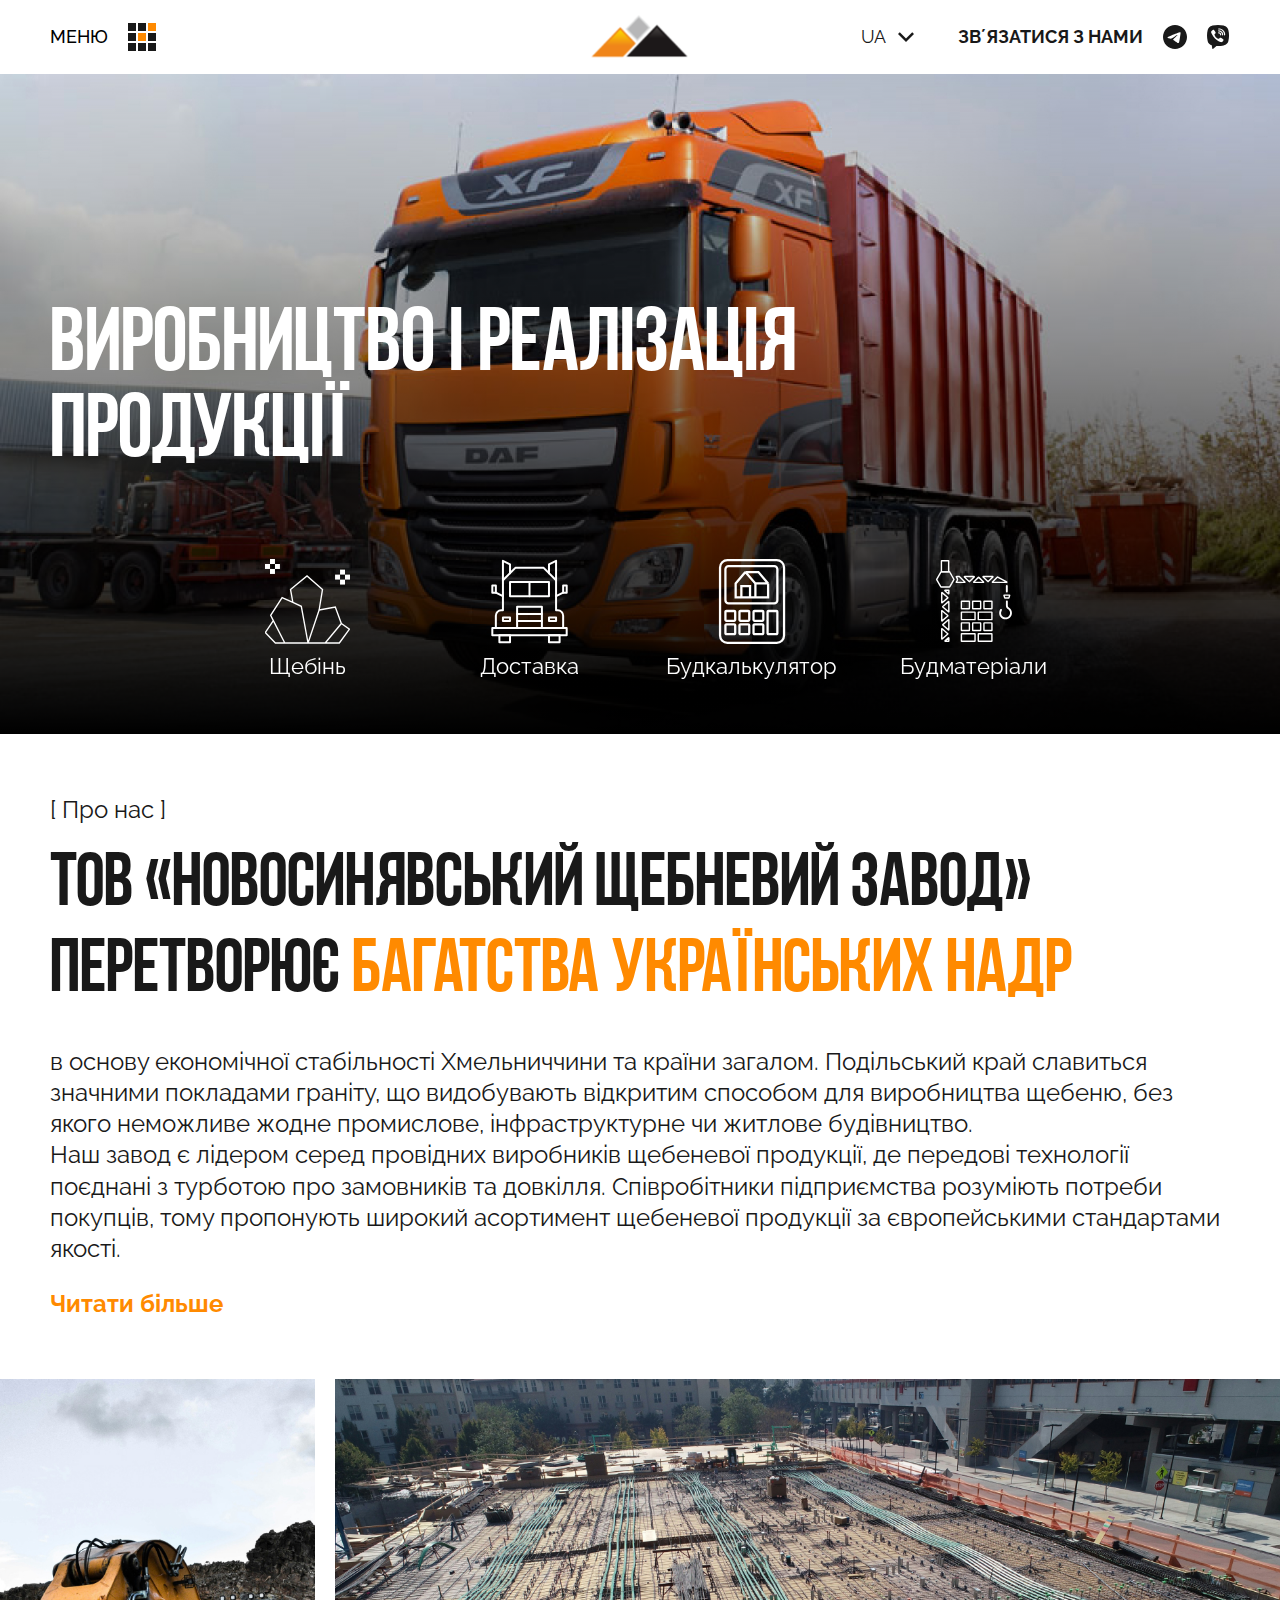
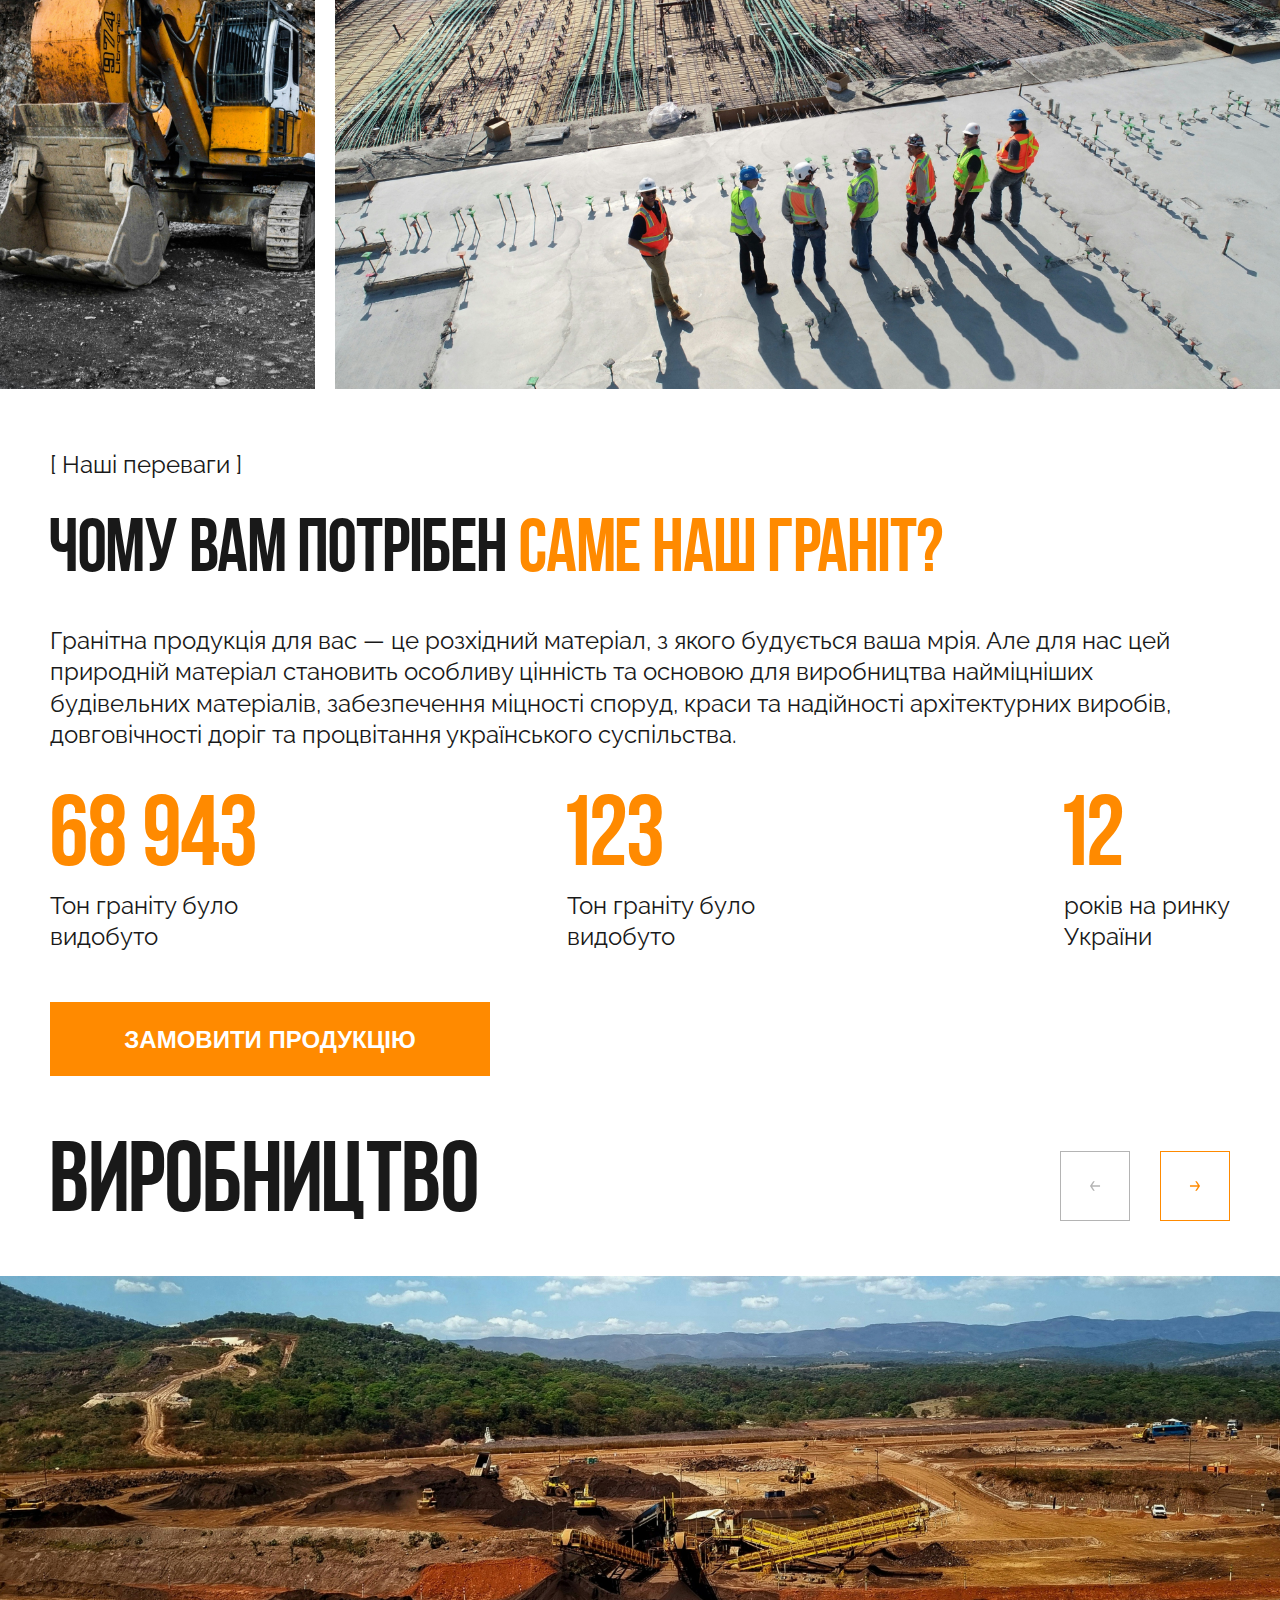
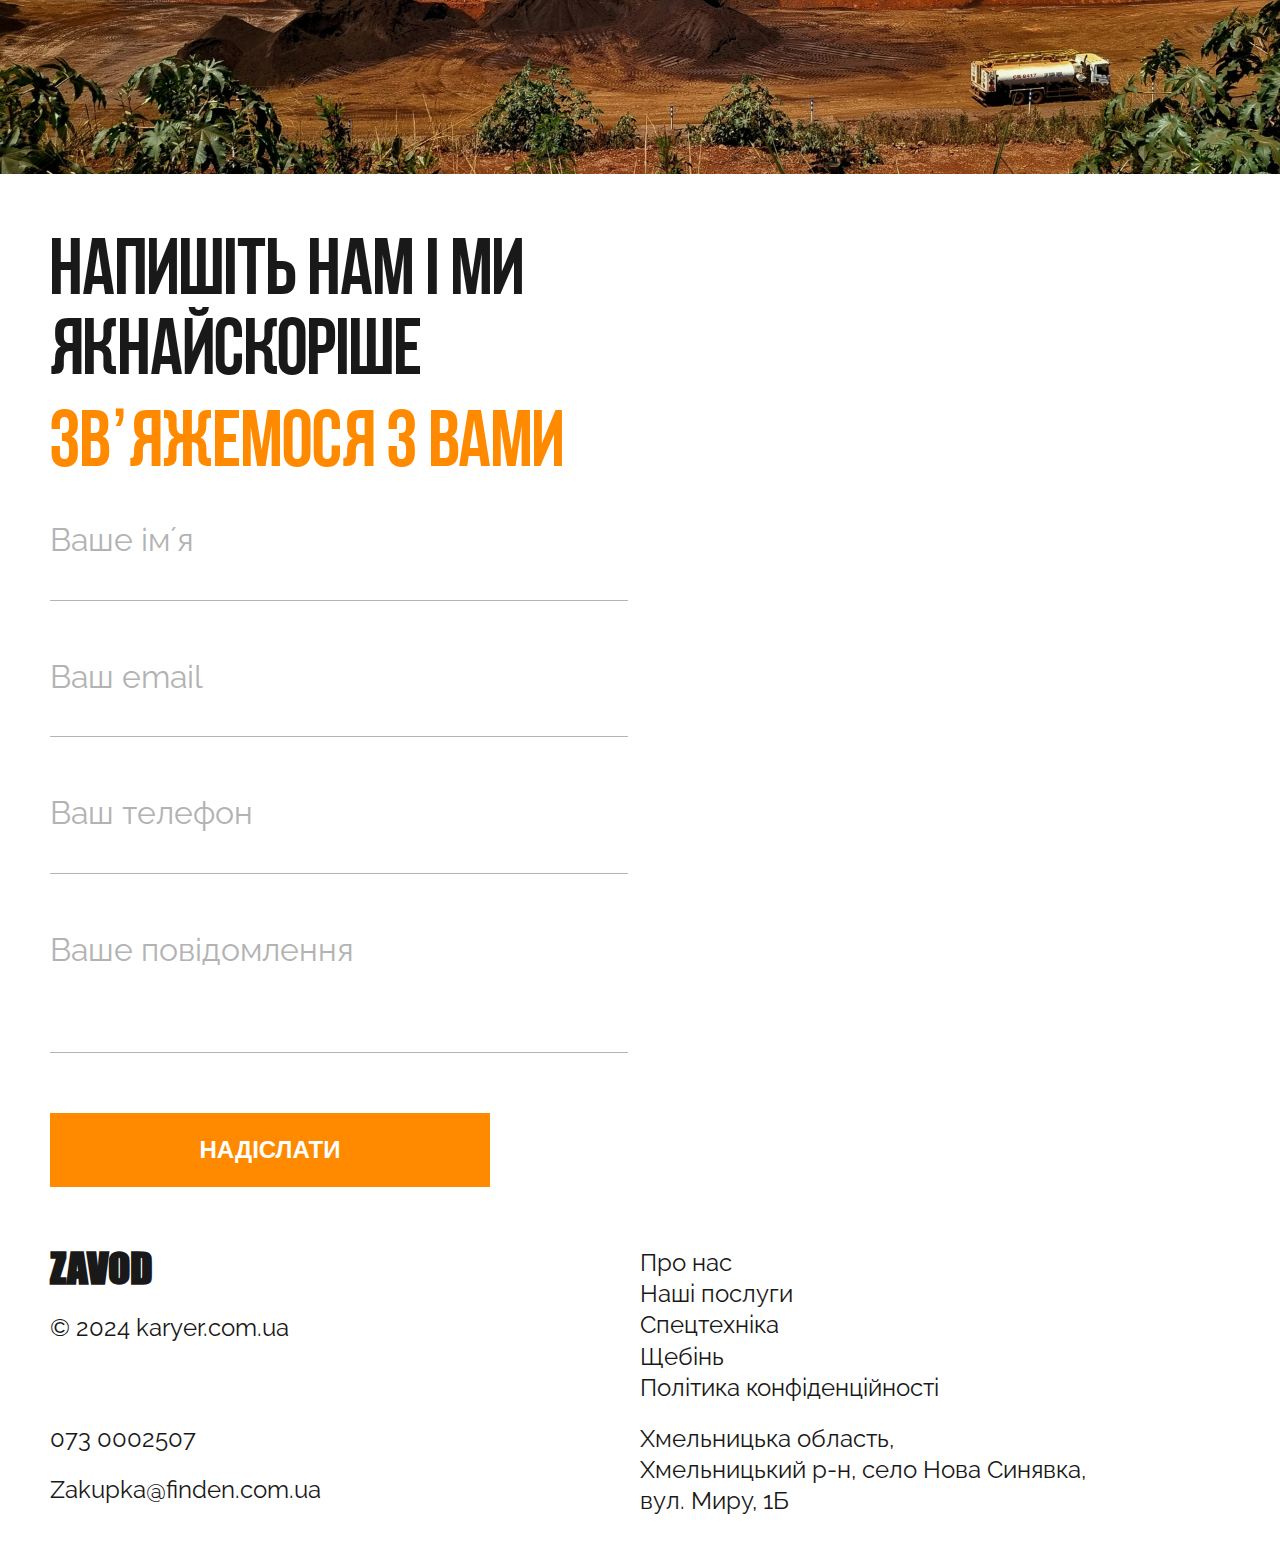
==== commit 38025a97: "Added mobile styles to alike-slider" ====
--- a/index.html
+++ b/index.html
@@ -198,9 +198,9 @@
         </section>
         <section>
             <div class="m-slider-wrap">
-                <div class="m-slider__title-block">
+                <div class="slider__title-block">
                     <h2>Виробництво</h2>
-                    <div class="m-slider__btn-group desktop-show">
+                    <div class="slider__btn-group desktop-show">
                         <span class="prev-btn m-slider__prev-btn"></span>
                         <span class="next-btn m-slider__next-btn"></span>
                     </div>
@@ -216,12 +216,12 @@
                         <img src="assets/images/manufacturing.jpg" alt="">
                     </div>
                 </div>
-                <div class="m-slider__mobile-panel">
-                    <div class="m-slider__btn-group mobile-show">
+                <div class="slider__mobile-panel">
+                    <div class="slider__btn-group mobile-show">
                         <span class="prev-btn m-slider__prev-btn"></span>
                         <span class="next-btn m-slider__next-btn"></span>
                     </div>
-                    <div class="grey-line__wrap"></div>
+                    <div class="grey-line__wrap m-slider__nav"></div>
                 </div>
             </div>
         </section>
--- a/assets/css/styles.css
+++ b/assets/css/styles.css
@@ -867,14 +867,14 @@
     margin-right: -50px;
 }
 
-.m-slider__title-block {
+.slider__title-block {
     display: flex;
     justify-content: space-between;
     align-items: center;
     margin-bottom: 40px;
 }
 
-.m-slider__btn-group {
+.slider__btn-group {
     display: flex;
     column-gap: 30px;
 }
@@ -906,7 +906,7 @@
         font-size: 36px;
     }
 
-    .m-slider__title-block {
+    .slider__title-block {
         margin-bottom: 20px;
     }
 
@@ -929,24 +929,21 @@
         object-position: center;
     }
 
-    .m-slider__mobile-panel {
-        padding-top: 20px;
-        padding-left: 32px;
-    }
-
-    .m-slider__btn-group {
+    .slider__btn-group {
         column-gap: 6px;
     }
 
-    .m-slider-wrap .prev-btn, .m-slider-wrap .next-btn {
+    .prev-btn, .next-btn {
         width: 36px;
         height: 36px;
     }
 
-    .m-slider__mobile-panel {
+    .slider__mobile-panel {
         display: flex;
         column-gap: 12px;
         align-items: center;
+        padding-top: 20px;
+        padding-left: 32px;
     }
 
     .grey-line__wrap {
@@ -1674,6 +1671,10 @@
 }
 
 @media screen and (max-width: 960px) {
+    .usage-block {
+        padding-bottom: 40px;
+    }
+
     .usage-block h2 {
         font-size: 36px;
         margin-bottom: 24px;
@@ -1695,46 +1696,69 @@
     padding-bottom: 200px;
 }
 
-.alike-grid .product-item {
+.alike-slider .product-item {
     margin-right: 20px;
 }
 
-.alike-grid .product-item:last-child {
+.alike-slider .product-item:last-child {
     margin-right: 0;
 }
 
-.alike-grid .product-item__frame {
+.alike-slider .product-item__frame {
     padding: 64px;
 }
 
-/* aspect ratio for product page alike-grid slider */
-
-.alike-grid .product-item__img-wrap {
+/* aspect ratio for product page alike-slider */
+
+.alike-slider .product-item__img-wrap {
     overflow: hidden;
     aspect-ratio: 465/386;
 }
 
+.alike-slider .slider__title-block {
+    margin-bottom: 60px;
+}
+
+.alike-block .slider__btn-group {
+    padding-right: 20px;
+}
+
 @media screen and (max-width: 1450px) {
-    .alike-grid .product-item__frame {
+    .alike-block {
+        padding-bottom: 100px;
+    }
+
+    .alike-slider .product-item__frame {
         padding: 32px;
     }
 }
 
 @media screen and (max-width: 960px) {
-    .alike-grid .product-item {
+    .alike-slider .product-item {
         margin-right: 0;
     }
 
-    .alike-grid .product-item__frame {
+    .alike-slider .product-item__frame {
         padding: 10px;
     }
-}
-
-
-
-
-
-
-
-
-
+
+    .alike-block .slider__btn-group {
+        padding-right: 0;
+    }
+
+    .alike-block .block-naming {
+        padding-left: 32px;
+        font-size: 16px;
+        margin-bottom: 4px;
+    }
+
+}
+
+
+
+
+
+
+
+
+
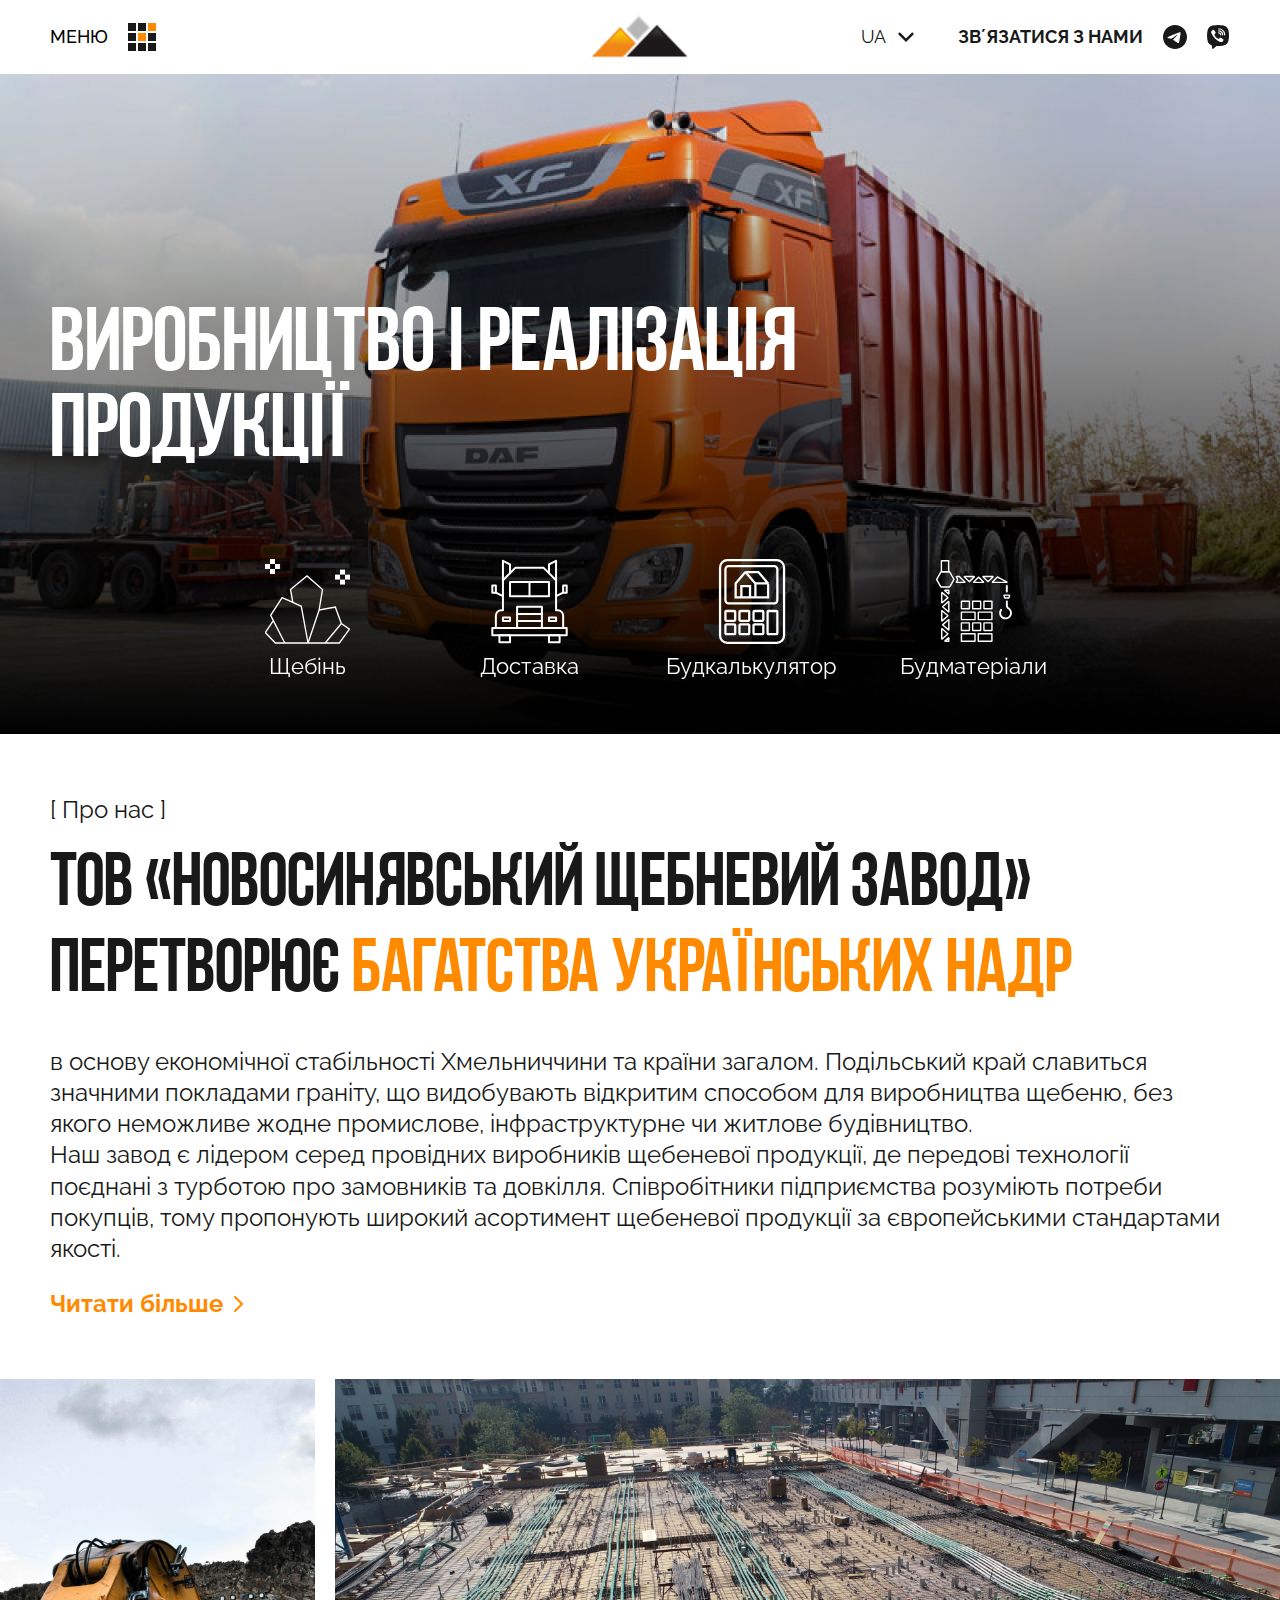
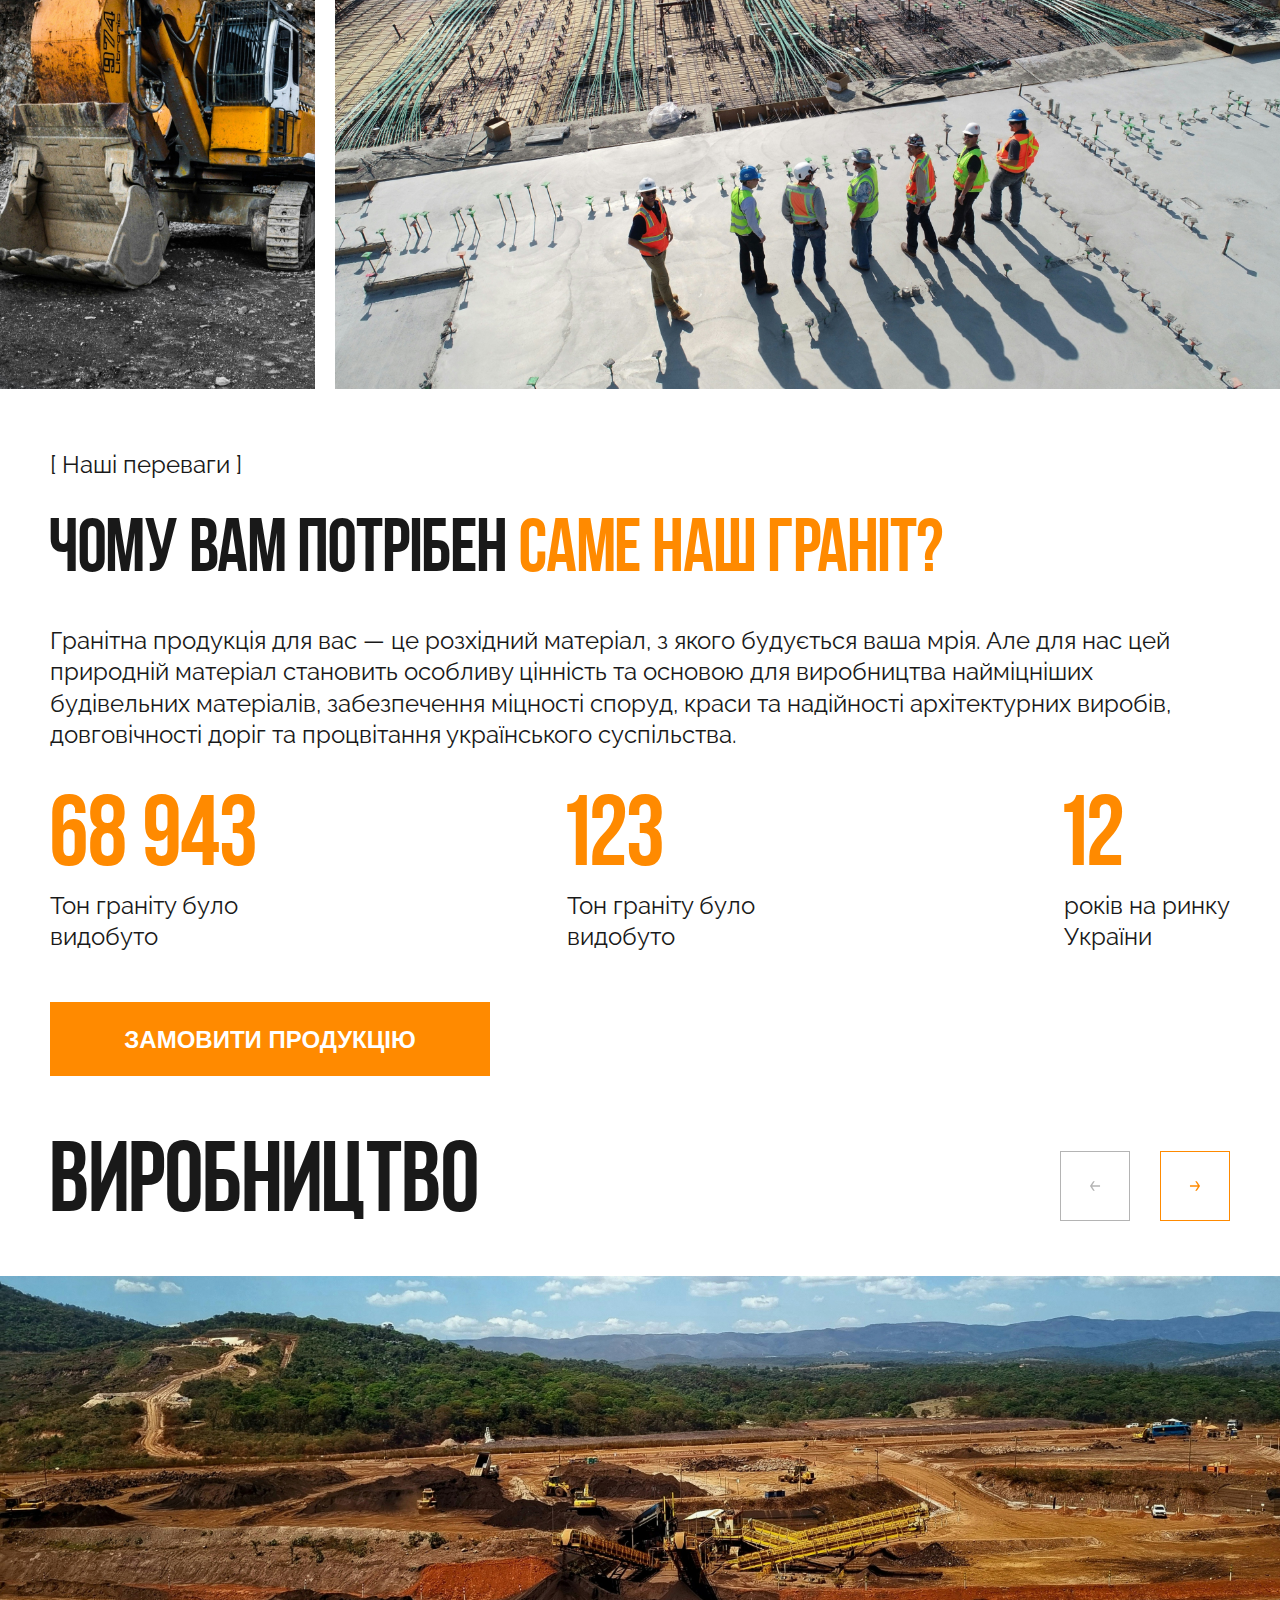
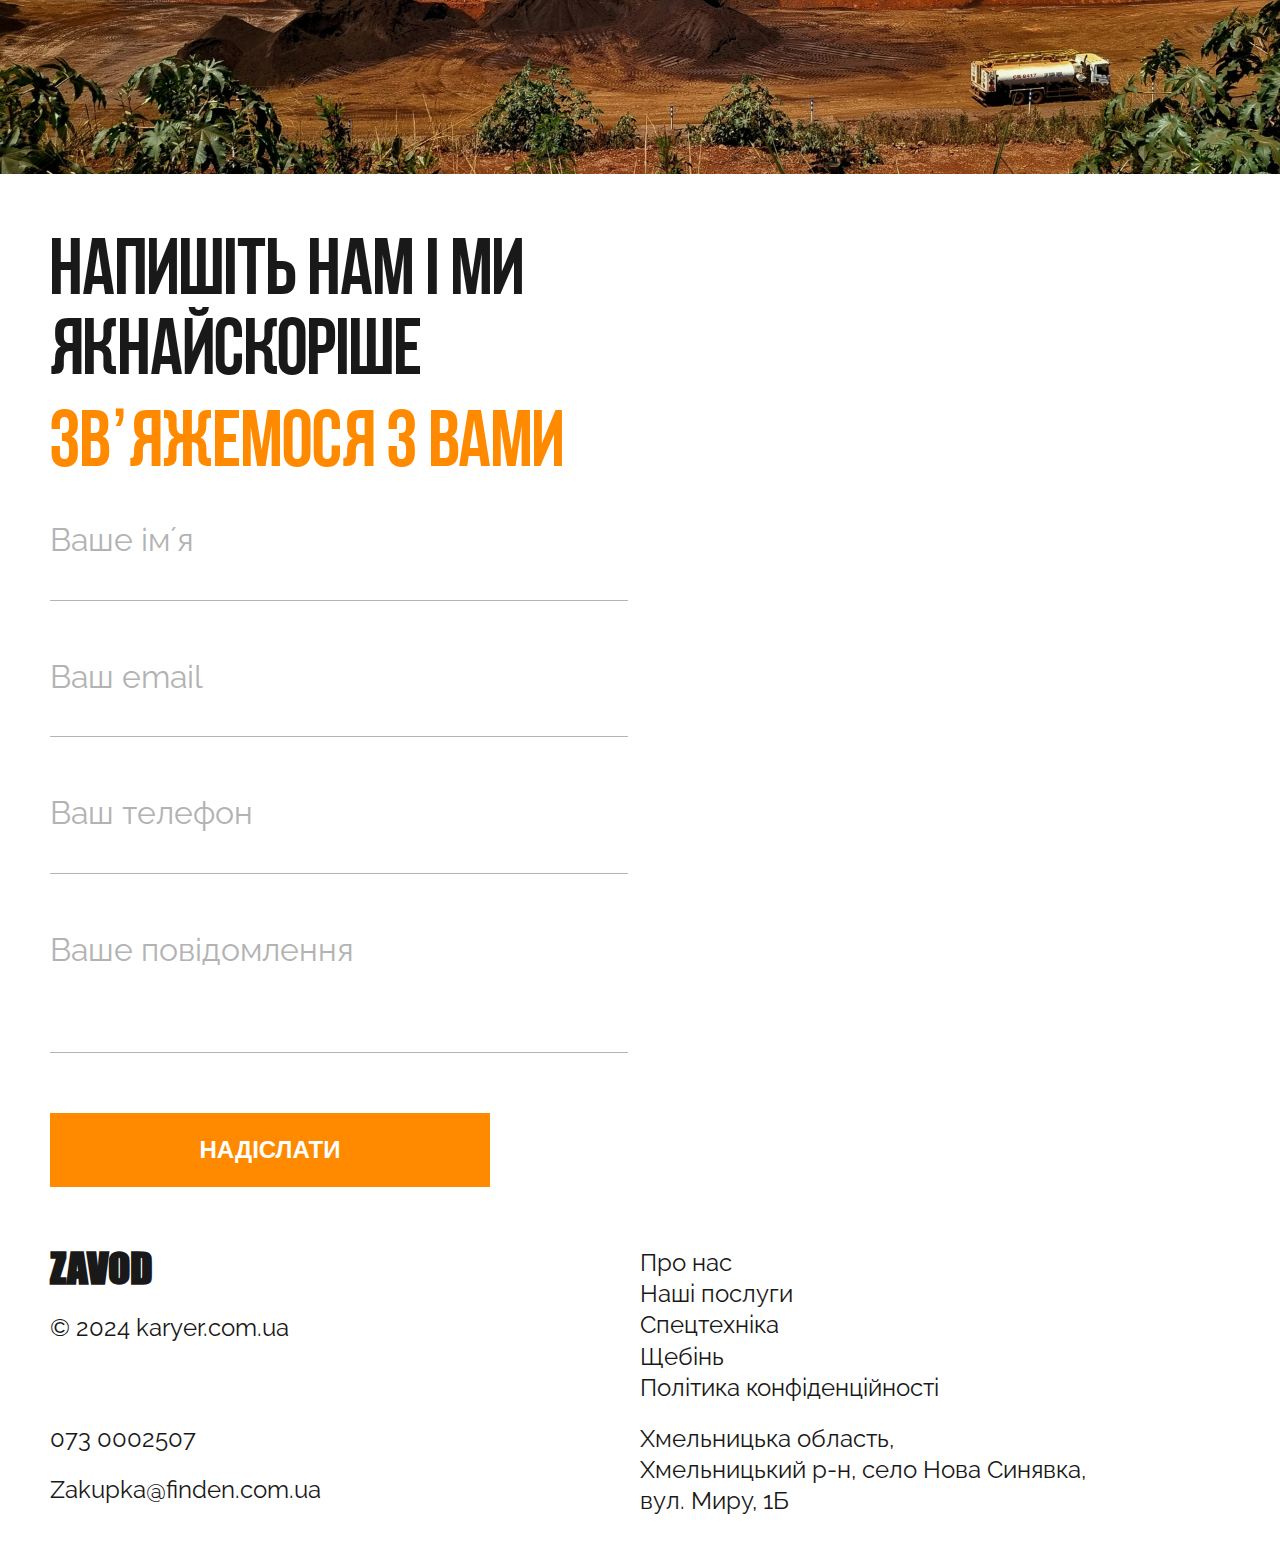
==== commit 3ae31534: "Adapted arr width for mobile version" ====
--- a/index.html
+++ b/index.html
@@ -81,6 +81,12 @@
                         <li><a href="#">Виробництво</a></li>
                         <li><a href="#">Контакти</a></li>
                     </ul>
+                    <div class="mobile-lang-dropdown">
+                        <ul>
+                            <li><a href="#">Ua</a></li>
+                            <li><a href="#">En</a></li>
+                        </ul>
+                    </div>
                     <div class="header__menu-contact-block">
                         <div class="social-block">
                             <span>Звʼязатися з нами</span>
@@ -125,7 +131,7 @@
                     </a>
                     <a href="#" class="hero-slider__link-wrap hero-slider__link3">
                         <div></div>
-                        <span>Будкалькулятор</span>
+                        <span><span class="desktop-show">Буд</span><span>к</span>алькулятор</span>
                     </a>
                     <a href="#" class="hero-slider__link-wrap hero-slider__link4">
                         <div></div>
@@ -152,7 +158,7 @@
                             покупців, тому пропонують широкий асортимент щебеневої продукції за європейськими
                             стандартами якості.</p>
                     </div>
-                    <a href="#">Читати більше</a>
+                    <a href="#" class="more">Читати більше</a>
                 </div>
             </div>
             <div class="about-img-row">
--- a/assets/css/styles.css
+++ b/assets/css/styles.css
@@ -399,6 +399,10 @@
      object-position: center;*/
 }
 
+.mobile-lang-dropdown {
+    display: none;
+}
+
 @media screen and (max-width: 1450px) {
     .header__main-list {
         padding-bottom: 35px;
@@ -450,7 +454,7 @@
     }
 
     .header__main-list {
-        padding-bottom: 64px;
+        padding-bottom: 44px;
     }
 
     .header__main-list > li > a {
@@ -475,6 +479,47 @@
 
     .header__menu .social-block span {
         display: block;
+    }
+
+    .mobile-lang-dropdown {
+        display: block;
+        margin-bottom: 28px;
+    }
+
+    .mobile-lang-dropdown ul {
+        display: flex;
+    }
+
+    .mobile-lang-dropdown li:first-child {
+        position: relative;
+        padding-right: 16px;
+    }
+
+    .mobile-lang-dropdown li:first-child:before {
+        content:'';
+        position: absolute;
+        right: 0;
+        top: 50%;
+        transform: translate(0, -50%);
+        width: 1px;
+        height: 24px;
+        background: #939393;
+    }
+
+    .mobile-lang-dropdown li:last-child {
+        padding-left: 16px;
+    }
+
+    .mobile-lang-dropdown a {
+        display: block;
+        font-size: 18px;
+        line-height: 1.5em;
+        font-weight: 500;
+        color: #939393;
+    }
+
+    .mobile-lang-dropdown .active a {
+        color: #191919;
     }
 }
 
@@ -643,6 +688,18 @@
         object-fit: cover;
         object-position: center;
     }
+
+    .hero-slider__link3 .desktop-show + span {
+        text-transform: uppercase;
+    }
+}
+
+@media screen and (max-width: 335px) {
+    .hero-slider__item h2 {
+        left: 10px;
+        font-size: 65px;
+        width: 90%;
+    }
 }
 
 /*about*/
@@ -684,6 +741,22 @@
     object-position: center;
 }
 
+.more {
+    position: relative;
+    padding-right:20px;
+}
+
+.more:before {
+    position: absolute;
+    content:'';
+    right:0;
+    top: 50%;
+    transform: translate(0, -50%);
+    width: 9px;
+    height: 17px;
+    background: url('../images/more.svg') no-repeat left top;
+}
+
 @media screen and (max-width: 1450px) {
     .about {
         grid-template-columns: 1fr;
@@ -745,6 +818,10 @@
         margin-right: 0;
         column-gap: 8px;
     }
+
+    .more:before {
+        transform: translate(0, -50%) scale(0.7);
+    }
 }
 
 /*advantages*/
@@ -936,6 +1013,10 @@
     .prev-btn, .next-btn {
         width: 36px;
         height: 36px;
+    }
+
+    .prev-btn:before, .next-btn:before {
+        transform: translate(-50%, -50%) scale(0.7);
     }
 
     .slider__mobile-panel {
@@ -1229,6 +1310,14 @@
         font-size: 72px;
         left: 16px;
         width: 320px;
+    }
+}
+
+@media screen and (max-width: 335px) {
+    .production-hero h2 {
+        left: 10px;
+        font-size: 65px;
+        width: 90%;
     }
 }
 
@@ -1528,6 +1617,14 @@
     }
 }
 
+@media screen and (max-width: 335px) {
+    .product-hero h2 {
+        left: 10px;
+        font-size: 65px;
+        width: 90%;
+    }
+}
+
 /* feature-block*/
 
 .feature-block {
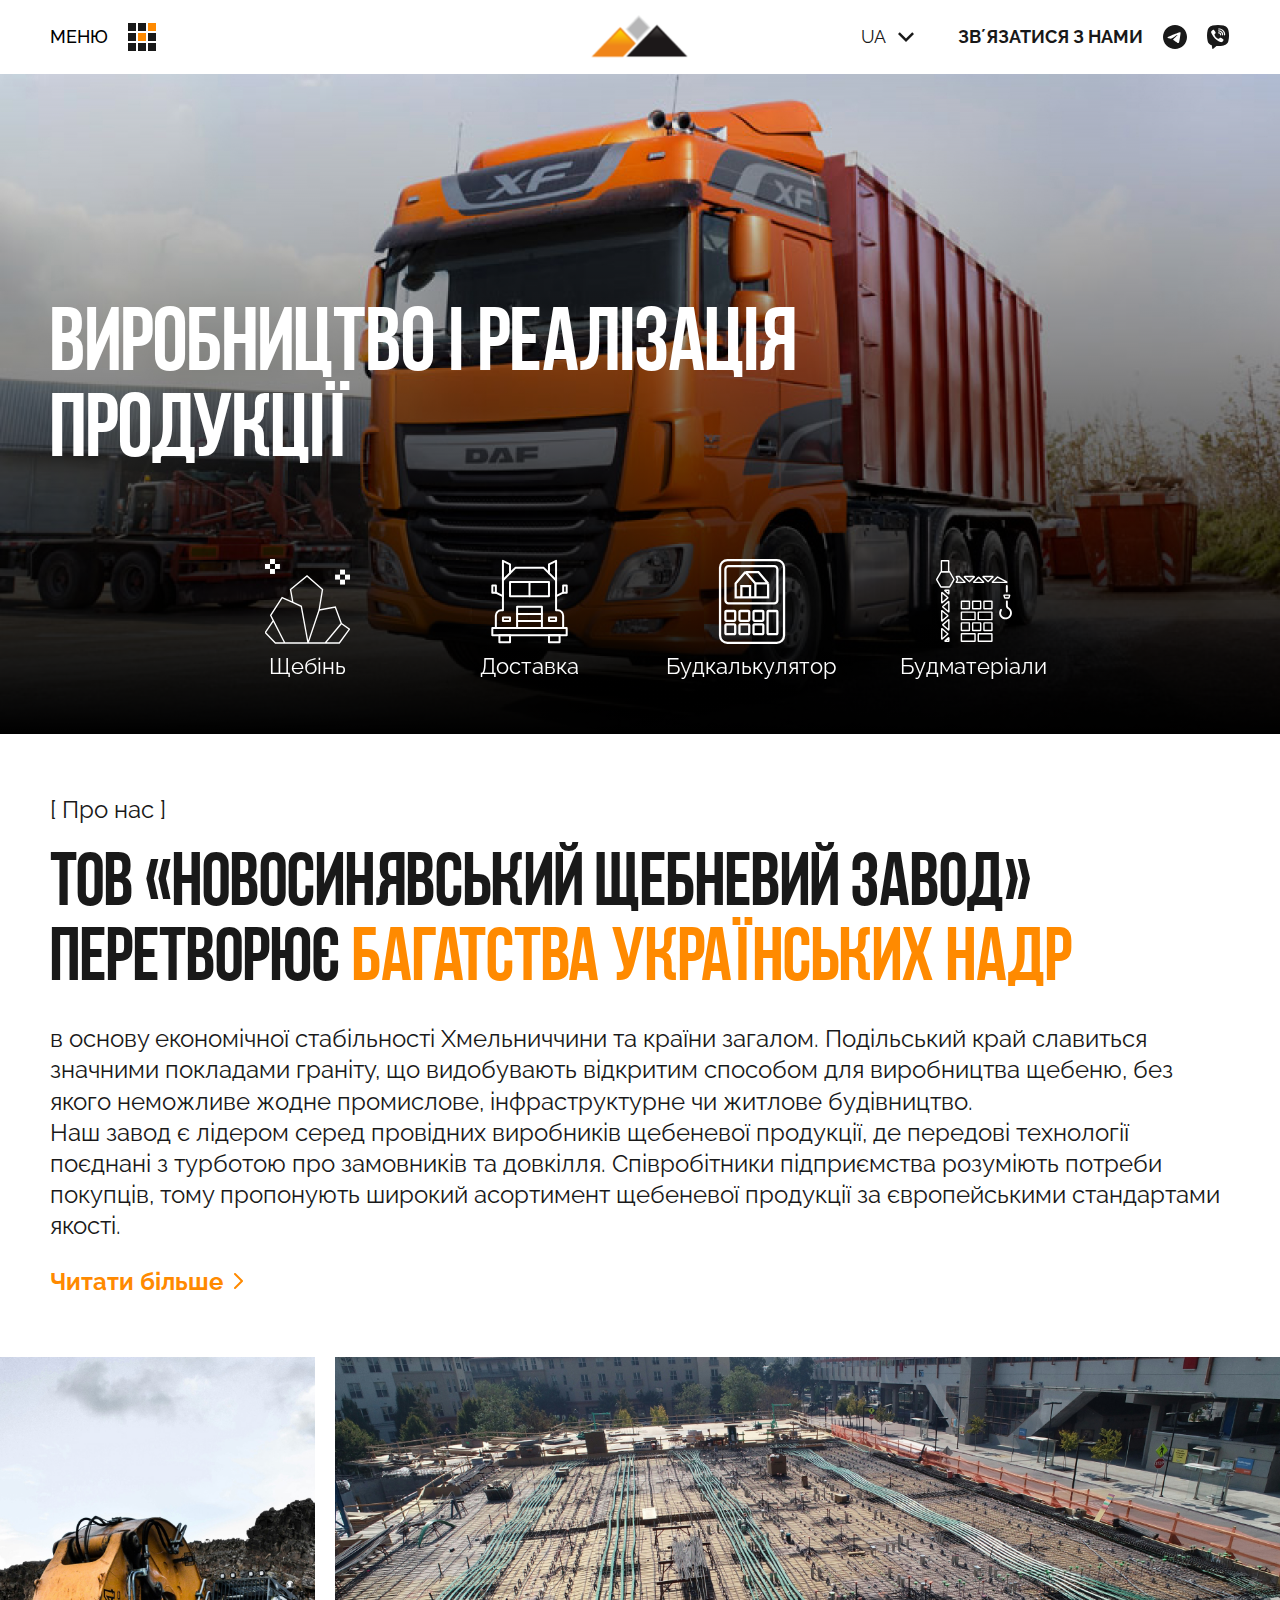
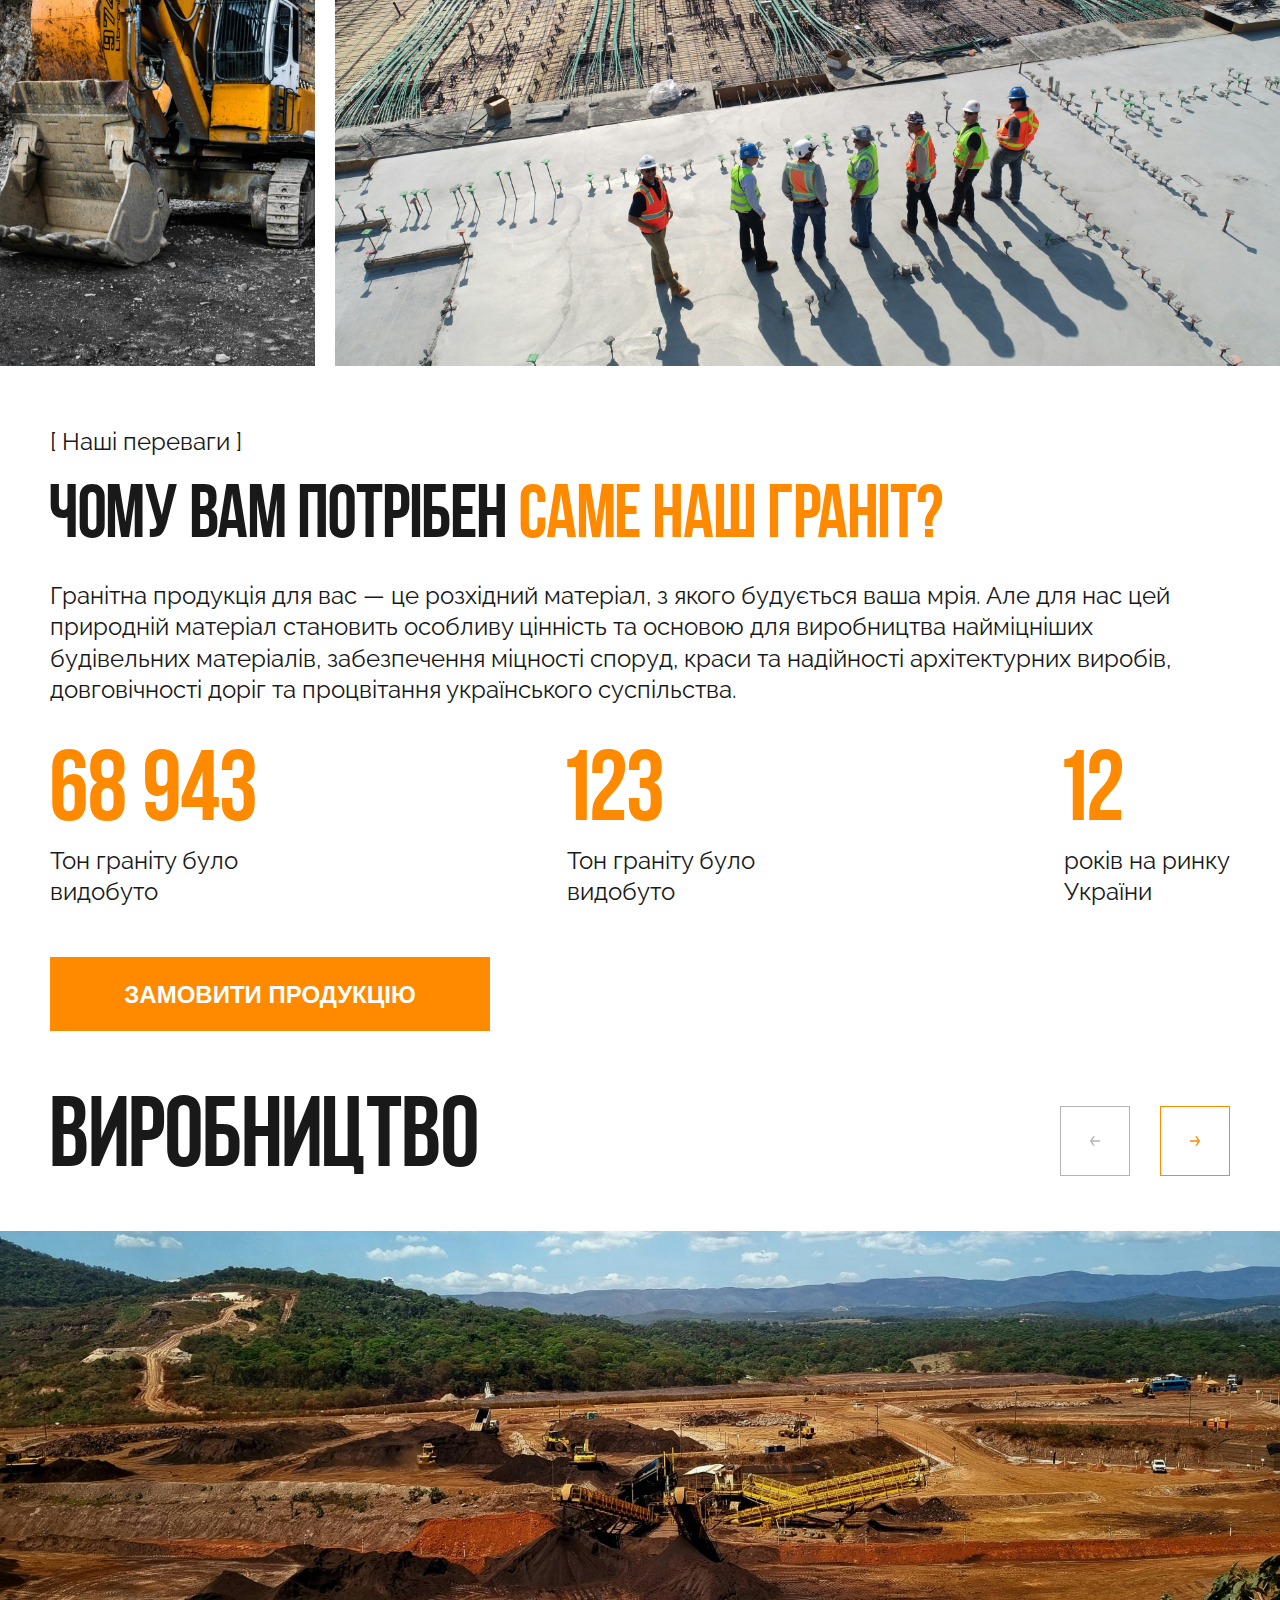
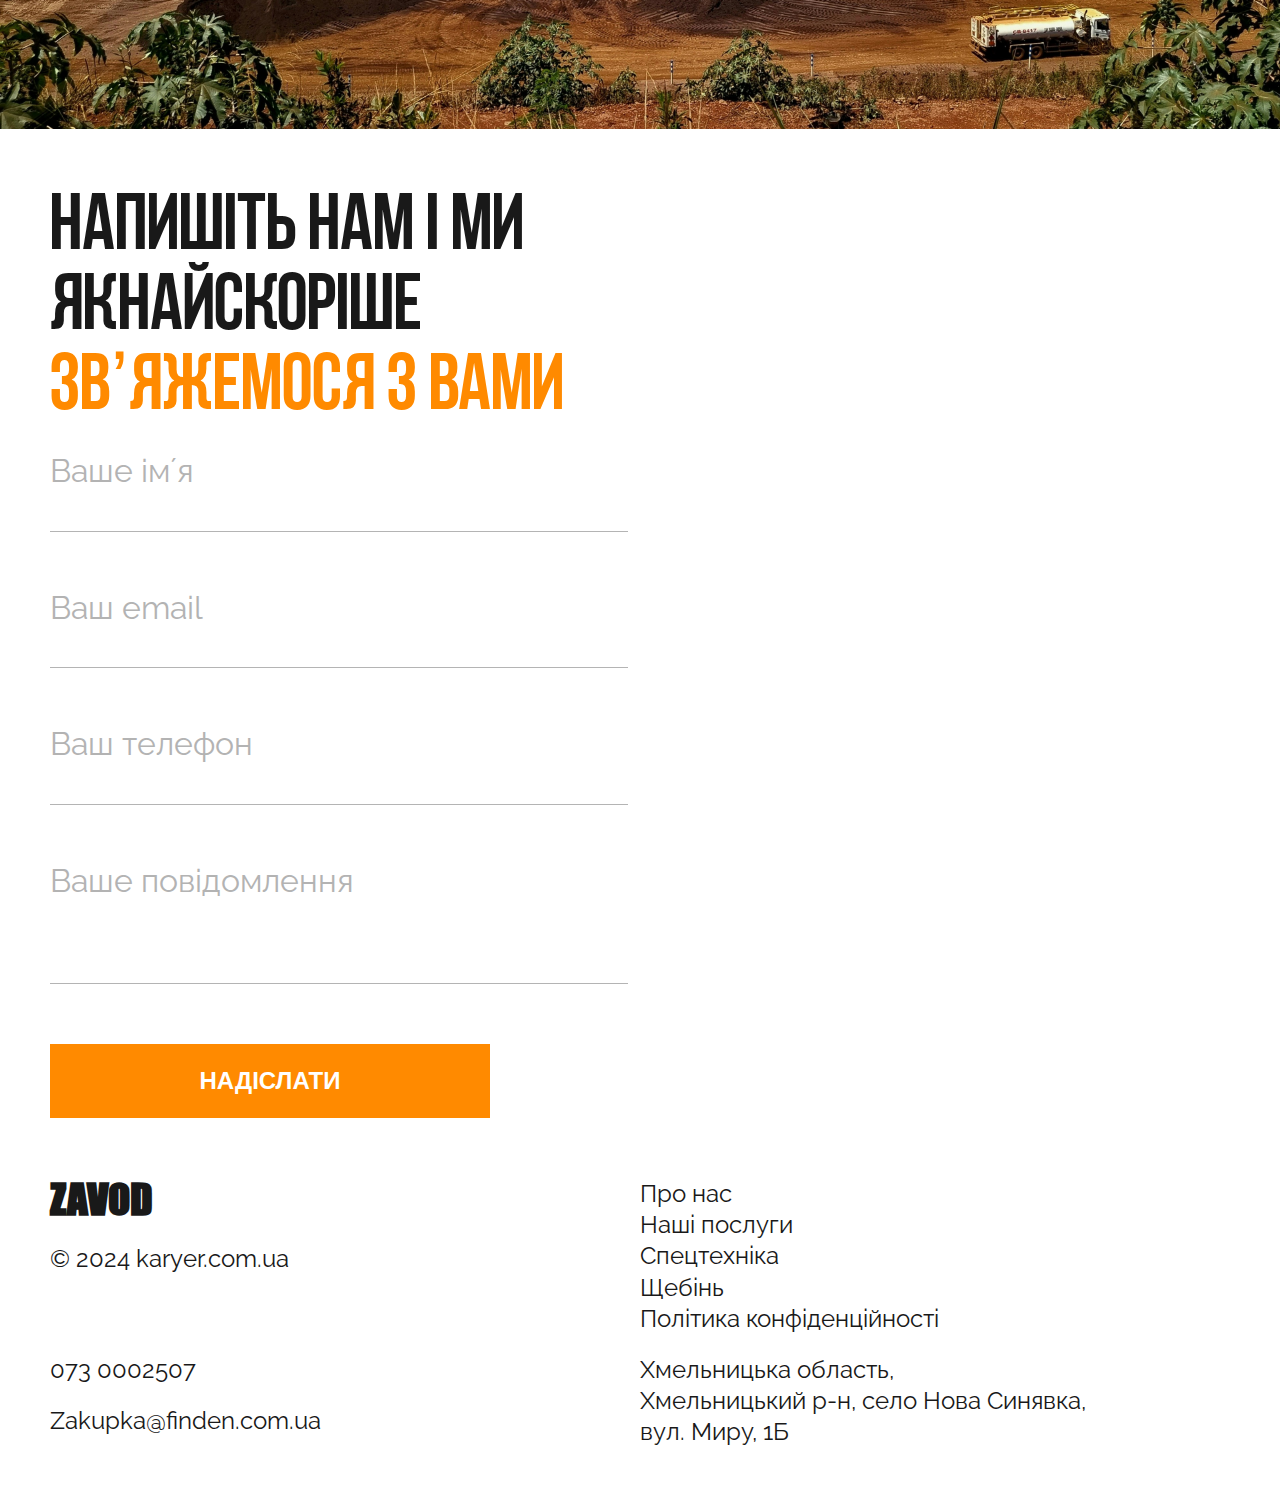
==== commit 74cc846a: "Added contact page" ====
--- a/index.html
+++ b/index.html
@@ -76,10 +76,10 @@
                         <li><a href="#">Самоскиди</a></li>
                         <li><a href="#">Карʼєри</a></li>
                         <li><a href="#">Про нас</a></li>
-                        <li><a href="#">Сертифікація </a></li>
+                        <li><a href="certification.html">Сертифікація </a></li>
                         <li><a href="#">Наші роботи</a></li>
                         <li><a href="#">Виробництво</a></li>
-                        <li><a href="#">Контакти</a></li>
+                        <li><a href="contact.html">Контакти</a></li>
                     </ul>
                     <div class="mobile-lang-dropdown">
                         <ul>
@@ -248,7 +248,8 @@
                     </form>
                 </div>
                 <div class="map-wrap">
-                    <iframe src="https://www.google.com/maps/embed?pb=!1m18!1m12!1m3!1d41417.89531987458!2d27.66691177714473!3d49.54835282828046!2m3!1f0!2f0!3f0!3m2!1i1024!2i768!4f13.1!3m3!1m2!1s0x472d974c9209ed91%3A0xd2394f446d0ae8a6!2z0J3QvtCy0LDRjyDQodC40L3Rj9Cy0LrQsCwg0KXQvNC10LvRjNC90LjRhtC60LDRjyDQvtCx0LvQsNGB0YLRjCwgMzE0MzM!5e0!3m2!1sru!2sua!4v1719260106937!5m2!1sru!2sua" loading="lazy" referrerpolicy="no-referrer-when-downgrade"></iframe>
+                    <!--<iframe src="https://www.google.com/maps/embed?pb=!1m18!1m12!1m3!1d41417.89531987458!2d27.66691177714473!3d49.54835282828046!2m3!1f0!2f0!3f0!3m2!1i1024!2i768!4f13.1!3m3!1m2!1s0x472d974c9209ed91%3A0xd2394f446d0ae8a6!2z0J3QvtCy0LDRjyDQodC40L3Rj9Cy0LrQsCwg0KXQvNC10LvRjNC90LjRhtC60LDRjyDQvtCx0LvQsNGB0YLRjCwgMzE0MzM!5e0!3m2!1sru!2sua!4v1719260106937!5m2!1sru!2sua" loading="lazy" referrerpolicy="no-referrer-when-downgrade"></iframe>-->
+                    <iframe src="https://www.google.com/maps/embed?pb=!1m18!1m12!1m3!1d2589.4332007173657!2d27.780369876503478!3d49.53297547143159!2m3!1f0!2f0!3f0!3m2!1i1024!2i768!4f13.1!3m3!1m2!1s0x472d9799471be3ad%3A0x924845fa8b439575!2z0KLQntCSINCh0YLQsNGA0L7RgdC40L3Rj9Cy0YHRjNC60LjQuSDQutCw0YAn0ZTRgA!5e1!3m2!1suk!2sua!4v1719566800440!5m2!1suk!2sua" loading="lazy" referrerpolicy="no-referrer-when-downgrade"></iframe>
                 </div>
             </div>
         </section>
--- a/assets/css/styles.css
+++ b/assets/css/styles.css
@@ -1851,11 +1851,322 @@
 
 }
 
-
-
-
-
-
-
-
-
+/*certification page*/
+.certification-hero {
+    position: relative;
+    margin-left: -50px;
+    margin-right: -50px;
+}
+
+.certification-hero:before {
+    content: "";
+    position: absolute;
+    z-index: 10;
+    left: 0;
+    width: 100%;
+    height: 100%;
+    bottom: 0;
+    background: linear-gradient(to bottom, rgba(0, 0, 0, 0), rgba(0, 0, 0, 255));
+}
+
+.certification-hero h2 {
+    position: absolute;
+    left: 50px;
+    bottom: 17.46%;
+    font-size: 180px;
+    color: #ffffff;
+    z-index: 15;
+}
+
+.certification-hero img {
+    display: block;
+    width: 100%;
+    /*height: calc(100vh - 74px);*/
+    max-height: 916px;
+    object-fit: cover;
+}
+
+@media screen and (max-width: 1450px) {
+    .certification-hero h2 {
+        font-size: 100px;
+    }
+}
+
+@media screen and (max-width: 960px) {
+    .certification-hero {
+        margin-left: -16px;
+        margin-right: -16px;
+    }
+
+    .certification-hero img {
+        height: calc(100vh - 64px);
+    }
+
+    .certification-hero h2 {
+        font-size: 72px;
+        left: 16px;
+    }
+}
+
+.certification-block {
+    padding-bottom: 260px;
+}
+
+.certification-slider .product-item {
+    margin-right: 20px;
+}
+
+.certification-slider .product-item:last-child {
+    margin-right: 0;
+}
+
+.certification-slider .product-item__frame {
+    padding: 80px 120px;
+    margin-bottom: 0;
+}
+
+/* aspect ratio for certification slider */
+
+.certification-slider .product-item__img-wrap {
+    overflow: hidden;
+    aspect-ratio: 350/495;
+}
+
+.certification-block .slider__title-block {
+    flex-direction: column;
+    align-items: flex-start;
+    margin-bottom: 0;
+}
+
+.certification-block__title-wrap {
+    display: grid;
+    grid-template-columns: 1fr 2fr;
+    column-gap: 20px;
+    padding-top: 260px;
+    margin-bottom: 60px;
+}
+
+.certification-block__title-wrap h3 {
+    margin-bottom: 20px;
+}
+
+h2 span {
+    line-height: 1em;
+}
+
+@media screen and (max-width: 1450px) {
+    .certification-block {
+        padding-bottom: 100px;
+    }
+
+    .certification-block__title-wrap {
+        padding-top: 100px;
+    }
+
+    .certification-block h2 {
+        font-size: 80px;
+    }
+
+    .certification-slider .product-item__frame {
+        padding: 32px;
+    }
+}
+
+@media screen and (max-width: 960px) {
+    .certification-block__title-wrap {
+        grid-template-columns: 1fr;
+        row-gap: 20px;
+    }
+    .certification-slider .product-item {
+        margin-right: 0;
+    }
+
+    .certification-slider .product-item__frame {
+        padding: 10px;
+    }
+
+    .certification-block .block-naming {
+        padding-left: 32px;
+        font-size: 16px;
+        margin-bottom: 4px;
+    }
+
+    .certification-block h2 {
+        font-size: 36px;
+        margin-bottom: 20px;
+    }
+
+    .certification-block__title-wrap p {
+        font-size: 16px;
+    }
+}
+
+/* contact page*/
+
+.contact-hero {
+    position: relative;
+    margin-left: -50px;
+    margin-right: -50px;
+}
+
+.contact-hero:before {
+    content: "";
+    position: absolute;
+    z-index: 10;
+    left: 0;
+    width: 100%;
+    height: 100%;
+    bottom: 0;
+    background: linear-gradient(to bottom, rgba(0, 0, 0, 0), rgba(0, 0, 0, 255));
+}
+
+.contact-hero img {
+    display: block;
+    width: 100%;
+    max-height: 916px;
+    object-fit: cover;
+}
+
+.contact-hero h2 {
+    position: absolute;
+    left: 50px;
+    bottom: 5.6%;
+    font-size: 180px;
+    color: #ffffff;
+    z-index: 15;
+    line-height: 0.9em;
+}
+
+.contact-connect {
+    display: grid;
+    grid-template-columns: 1fr 1fr;
+    column-gap: 120px;
+    padding-top: 260px;
+    padding-bottom: 260px;
+}
+
+.contact-connect h2 {
+    margin-bottom: 20px;
+}
+
+.contact-connect .contact-form {
+    display: flex;
+    flex-direction: column;
+}
+
+.contact-connect .contact-form .btn {
+    align-self: flex-end;
+}
+
+.contact-info p, .contact-info a {
+    font-size: 24px;
+}
+
+.contact-info a {
+    color: #191919;
+    font-weight: 600;
+}
+
+.contact-info  > div:not(:last-child) {
+    padding-bottom: 60px;
+}
+
+.contact-info .block-naming {
+    padding-bottom: 28px;
+}
+
+.contact-info .block-naming + p {
+    font-weight: 600;
+}
+
+.geo {
+    display: block;
+    position: relative;
+    padding-left: 84px;
+}
+
+.geo:before {
+    content:'';
+    position: absolute;
+    left: 0;
+    top: 0;
+    width: 60px;
+    height: 60px;
+    background: url(../images/geo.svg) no-repeat left top;
+}
+
+@media screen and (max-width: 1450px) {
+    .contact-hero h2 {
+        font-size: 100px;
+    }
+
+    .contact-connect {
+        padding-top: 100px;
+        padding-bottom: 140px;
+    }
+
+    .contact-connect .contact-form .btn {
+        align-self: flex-start;
+    }
+}
+
+@media screen and (max-width: 960px) {
+    .contact-hero {
+        margin-left: -16px;
+        margin-right: -16px;
+    }
+
+    .contact-hero img {
+        height: calc(100vh - 64px);
+    }
+
+    .contact-hero h2 {
+        font-size: 72px;
+        left: 16px;
+    }
+
+    .contact-connect {
+        grid-template-columns: 1fr;
+        column-gap: 0;
+        row-gap: 80px;
+    }
+
+    .contact-connect h2 {
+        font-size: 36px;
+        margin-bottom: 24px;
+        max-width: 300px;
+    }
+
+    .contact-info p, .contact-info a {
+        font-size: 16px;
+        padding-left: 32px;
+    }
+
+    .certification-block h2 + p {
+        padding-left: 32px;
+    }
+
+    .contact-info  > div:not(:last-child) {
+        padding-bottom: 28px;
+    }
+
+    .contact-info .geo {
+        padding-left: 60px;
+        margin-left: 32px;
+    }
+
+    .contact-info .geo:before {
+        transform-origin: 0 0;
+        transform: scale(0.65);
+    }
+}
+
+
+
+
+
+
+
+
+
+
